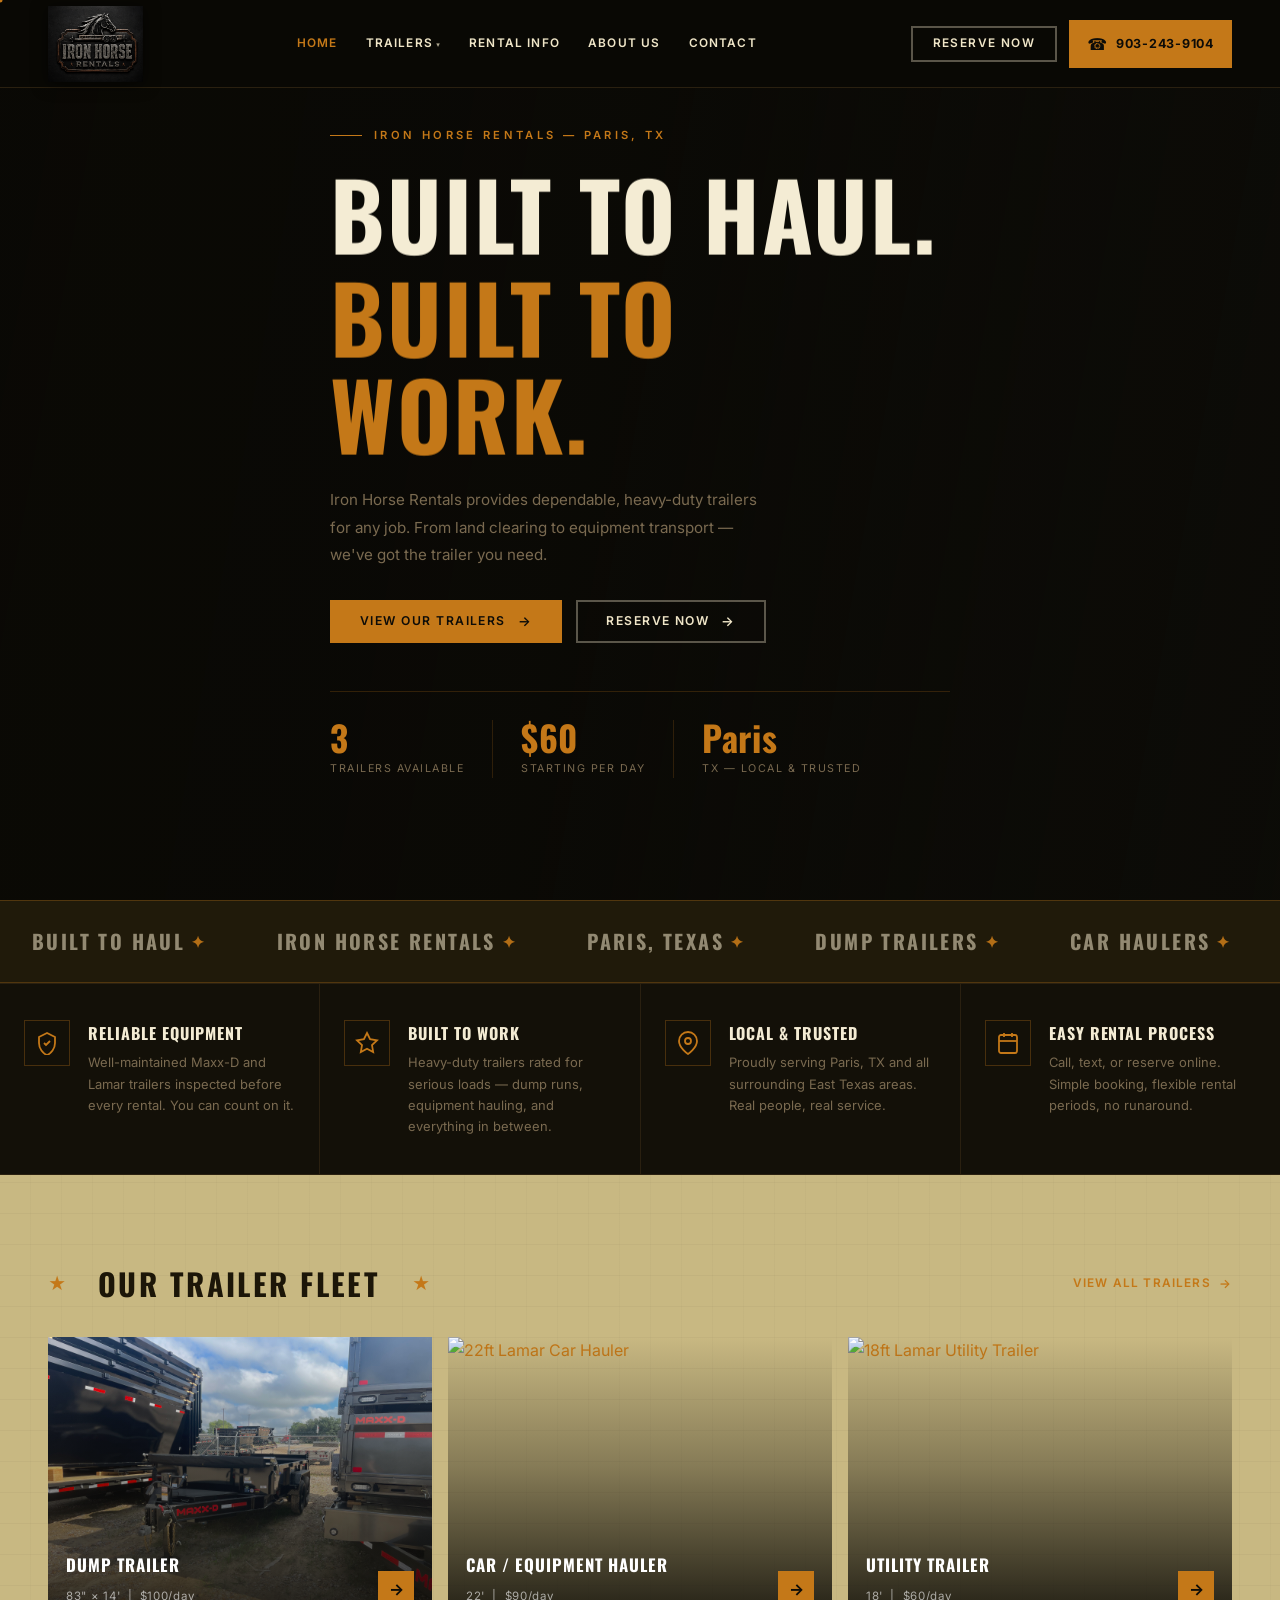
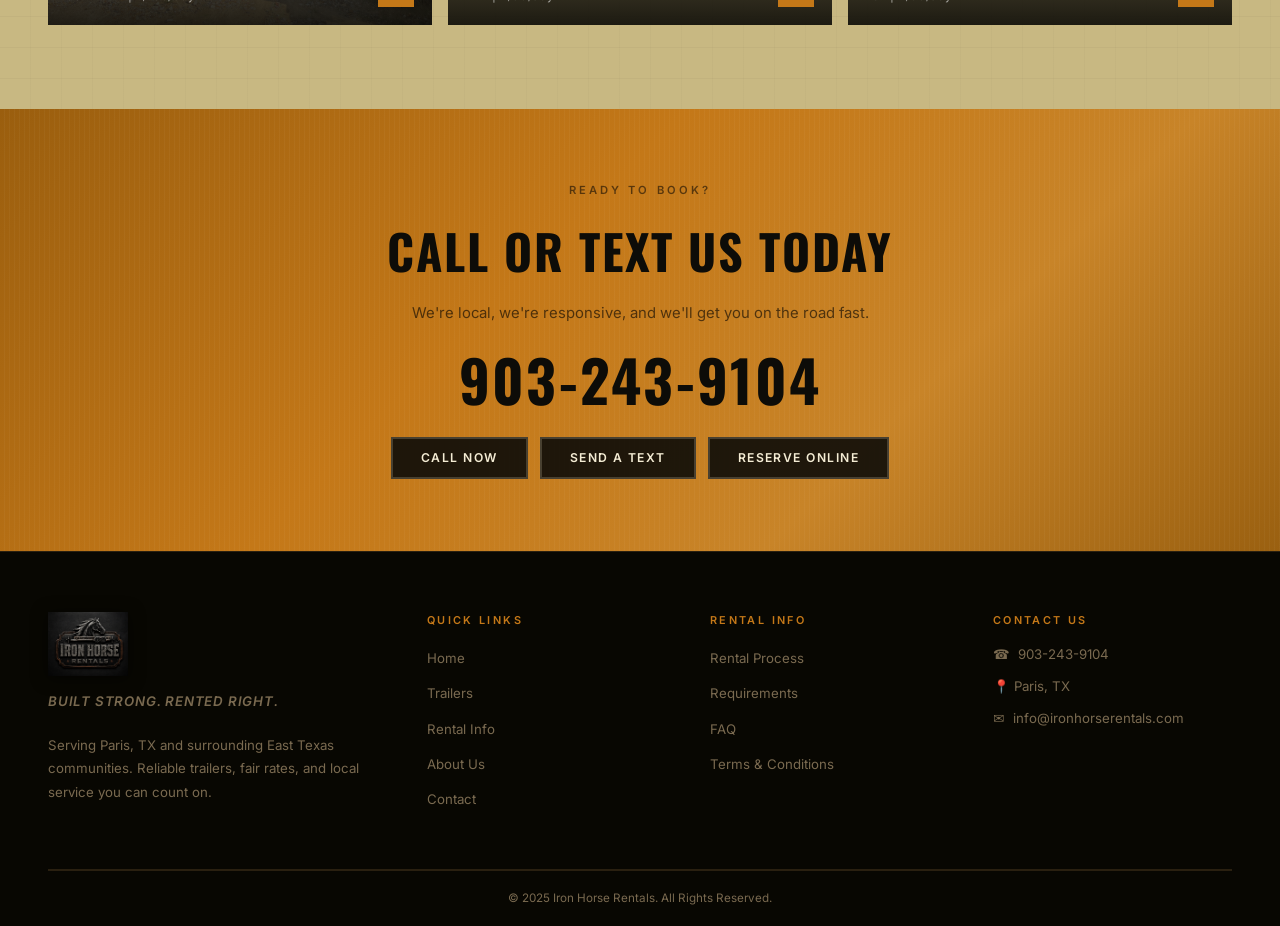
==== index.html @ 9d461a07 "Initial deploy — Iron Horse Rentals static site" ====
<!DOCTYPE html>
<html lang="en">
<head>
  <meta charset="UTF-8">
  <meta name="viewport" content="width=device-width, initial-scale=1.0">
  <title>Iron Horse Rentals | Trailer Rentals in Paris, TX</title>
  <meta name="description" content="Iron Horse Rentals &mdash; dump trailers, car haulers, and utility trailers for rent in Paris, TX. Call or text 903-243-9104.">
  <link rel="preconnect" href="https://fonts.googleapis.com">
  <link rel="preconnect" href="https://fonts.gstatic.com" crossorigin>
  <link href="https://fonts.googleapis.com/css2?family=Oswald:wght@400;600;700&family=Inter:wght@300;400;500;600&display=swap" rel="stylesheet">
  <link rel="stylesheet" href="styles.css?v=6">
</head>
<body>

<!-- PAGE LOADER -->
<div class="page-loader" id="pageLoader">
  <div class="loader-scene">
    <div class="loader-line-top"></div>
    <div class="loader-logo-wrap">
      <img src="logo.png" class="loader-logo" alt="Iron Horse Rentals">
    </div>
    <div class="loader-line-bottom"></div>
    <div class="loader-word">Iron Horse Rentals</div>
    <div class="loader-city">Paris, Texas</div>
    <div class="loader-bar-wrap"><div class="loader-bar"></div></div>
  </div>
</div>

<header class="site-header">
  <div class="container">
    <nav class="nav-inner">
      <a href="index.html" class="nav-logo">
        <img src="logo.png" alt="Iron Horse Rentals" width="200" height="76">
      </a>
      <ul class="nav-links">
        <li class="active"><a href="index.html">Home</a></li>
        <li class="has-dd">
          <a href="trailers.html">Trailers</a>
          <ul class="dropdown">
            <li><a href="trailers.html#dump">83"&times;14' Dump Trailer</a></li>
            <li><a href="trailers.html#car-hauler">22' Car Hauler</a></li>
            <li><a href="trailers.html#utility">18' Utility Trailer</a></li>
          </ul>
        </li>
        <li><a href="rental-info.html">Rental Info</a></li>
        <li><a href="about.html">About Us</a></li>
        <li><a href="contact.html">Contact</a></li>
      </ul>
      <div class="nav-cta">
        <a href="trailers.html#reserve" class="btn btn-outline" style="font-size:.74rem;padding:10px 20px;">Reserve Now</a>
        <a href="tel:9032439104" class="nav-phone-btn">
          <span class="ph-icon">&#9742;</span> 903-243-9104
        </a>
      </div>
      <button class="nav-toggle" aria-label="Toggle navigation">
        <span></span><span></span><span></span>
      </button>
    </nav>
  </div>
</header>

<section class="hero">
  <div class="hero-bg">
    <img src="IMG_5359.jpeg" alt="Iron Horse Rentals trailer fleet" loading="eager">
  </div>
  <div class="container">
    <div class="hero-content">
      <div class="hero-eyebrow">Iron Horse Rentals &mdash; Paris, TX</div>
      <h1 class="hero-title">
        <span class="t-line"><span class="t-inner">Built to Haul.</span></span>
        <span class="t-line"><span class="t-inner amber">Built to Work.</span></span>
      </h1>
      <p class="hero-desc">Iron Horse Rentals provides dependable, heavy-duty trailers for any job. From land clearing to equipment transport &mdash; we've got the trailer you need.</p>
      <div class="hero-btns">
        <a href="trailers.html" class="btn btn-primary btn-arrow">View Our Trailers</a>
        <a href="trailers.html#reserve" class="btn btn-outline btn-arrow">Reserve Now</a>
      </div>
      <div class="hero-stats">
        <div class="hero-stat">
          <div class="n">3</div>
          <div class="l">Trailers Available</div>
        </div>
        <div class="hero-stat">
          <div class="n">$60</div>
          <div class="l">Starting Per Day</div>
        </div>
        <div class="hero-stat">
          <div class="n">Paris</div>
          <div class="l">TX &mdash; Local &amp; Trusted</div>
        </div>
      </div>
    </div>
  </div>
</section>

<!-- MARQUEE TICKER -->
<div class="marquee-strip">
  <div class="marquee-track">
    <span class="m-item">Built to Haul<span class="m-sep">&#10022;</span></span>
    <span class="m-item">Iron Horse Rentals<span class="m-sep">&#10022;</span></span>
    <span class="m-item">Paris, Texas<span class="m-sep">&#10022;</span></span>
    <span class="m-item">Dump Trailers<span class="m-sep">&#10022;</span></span>
    <span class="m-item">Car Haulers<span class="m-sep">&#10022;</span></span>
    <span class="m-item">Utility Trailers<span class="m-sep">&#10022;</span></span>
    <span class="m-item">From $60 / Day<span class="m-sep">&#10022;</span></span>
    <span class="m-item">903-243-9104<span class="m-sep">&#10022;</span></span>
    <span class="m-item">Built to Work<span class="m-sep">&#10022;</span></span>
    <!-- duplicate for seamless loop -->
    <span class="m-item">Built to Haul<span class="m-sep">&#10022;</span></span>
    <span class="m-item">Iron Horse Rentals<span class="m-sep">&#10022;</span></span>
    <span class="m-item">Paris, Texas<span class="m-sep">&#10022;</span></span>
    <span class="m-item">Dump Trailers<span class="m-sep">&#10022;</span></span>
    <span class="m-item">Car Haulers<span class="m-sep">&#10022;</span></span>
    <span class="m-item">Utility Trailers<span class="m-sep">&#10022;</span></span>
    <span class="m-item">From $60 / Day<span class="m-sep">&#10022;</span></span>
    <span class="m-item">903-243-9104<span class="m-sep">&#10022;</span></span>
    <span class="m-item">Built to Work<span class="m-sep">&#10022;</span></span>
  </div>
</div>

<section class="features">
  <div class="features-grid">
    <div class="feat-card">
      <div class="feat-icon-wrap">
        <svg viewBox="0 0 24 24"><path d="M12 2L4 6v6c0 5.55 3.84 10.74 8 12 4.16-1.26 8-6.45 8-12V6l-8-4z"/><polyline points="9 12 11 14 15 10"/></svg>
      </div>
      <div class="feat-body">
        <h3 class="feat-title">Reliable Equipment</h3>
        <p class="feat-desc">Well-maintained Maxx-D and Lamar trailers inspected before every rental. You can count on it.</p>
      </div>
    </div>
    <div class="feat-card">
      <div class="feat-icon-wrap">
        <svg viewBox="0 0 24 24"><polygon points="12 2 15.09 8.26 22 9.27 17 14.14 18.18 21.02 12 17.77 5.82 21.02 7 14.14 2 9.27 8.91 8.26 12 2"/></svg>
      </div>
      <div class="feat-body">
        <h3 class="feat-title">Built to Work</h3>
        <p class="feat-desc">Heavy-duty trailers rated for serious loads &mdash; dump runs, equipment hauling, and everything in between.</p>
      </div>
    </div>
    <div class="feat-card">
      <div class="feat-icon-wrap">
        <svg viewBox="0 0 24 24"><path d="M21 10c0 7-9 13-9 13s-9-6-9-13a9 9 0 0118 0z"/><circle cx="12" cy="10" r="3"/></svg>
      </div>
      <div class="feat-body">
        <h3 class="feat-title">Local &amp; Trusted</h3>
        <p class="feat-desc">Proudly serving Paris, TX and all surrounding East Texas areas. Real people, real service.</p>
      </div>
    </div>
    <div class="feat-card">
      <div class="feat-icon-wrap">
        <svg viewBox="0 0 24 24"><rect x="3" y="4" width="18" height="18" rx="2" ry="2"/><line x1="16" y1="2" x2="16" y2="6"/><line x1="8" y1="2" x2="8" y2="6"/><line x1="3" y1="10" x2="21" y2="10"/></svg>
      </div>
      <div class="feat-body">
        <h3 class="feat-title">Easy Rental Process</h3>
        <p class="feat-desc">Call, text, or reserve online. Simple booking, flexible rental periods, no runaround.</p>
      </div>
    </div>
  </div>
</section>

<section class="fleet-sec">
  <div class="container">
    <div class="fleet-head-row">
      <div class="star-head" style="margin-bottom:0;">
        <span class="star">&#9733;</span>
        <div class="line"></div>
        <h2>Our Trailer Fleet</h2>
        <div class="line"></div>
        <span class="star">&#9733;</span>
      </div>
      <a href="trailers.html" class="view-all">View All Trailers</a>
    </div>
    <div class="fleet-grid">
      <a href="trailers.html#dump" class="fc">
        <div class="fc-img">
          <img src="IMG_5315.jpeg" alt="83x14 Maxx-D Dump Trailer" loading="lazy">
        </div>
        <div class="fc-overlay">
          <div class="fc-info">
            <span class="fc-name">Dump Trailer</span>
            <span class="fc-size">83" &times; 14' &nbsp;|&nbsp; $100/day</span>
          </div>
          <span class="fc-btn">&rarr;</span>
        </div>
      </a>
      <a href="trailers.html#car-hauler" class="fc">
        <div class="fc-img">
          <img src="IMG_5285.jpeg" alt="22ft Lamar Car Hauler" loading="lazy">
        </div>
        <div class="fc-overlay">
          <div class="fc-info">
            <span class="fc-name">Car / Equipment Hauler</span>
            <span class="fc-size">22' &nbsp;|&nbsp; $90/day</span>
          </div>
          <span class="fc-btn">&rarr;</span>
        </div>
      </a>
      <a href="trailers.html#utility" class="fc">
        <div class="fc-img">
          <img src="IMG_5297.jpeg" alt="18ft Lamar Utility Trailer" loading="lazy">
        </div>
        <div class="fc-overlay">
          <div class="fc-info">
            <span class="fc-name">Utility Trailer</span>
            <span class="fc-size">18' &nbsp;|&nbsp; $60/day</span>
          </div>
          <span class="fc-btn">&rarr;</span>
        </div>
      </a>
    </div>
  </div>
</section>

<section class="cta-banner">
  <div class="container">
    <div style="max-width:620px;margin:0 auto;">
      <span style="font-size:.7rem;font-weight:600;letter-spacing:.28em;text-transform:uppercase;color:rgba(0,0,0,.55);display:block;margin-bottom:12px;">Ready to Book?</span>
      <h2>Call or Text Us Today</h2>
      <p>We're local, we're responsive, and we'll get you on the road fast.</p>
      <a href="tel:9032439104" class="phone-big">903-243-9104</a>
      <div class="cta-btns">
        <a href="tel:9032439104" class="btn btn-dark">Call Now</a>
        <a href="sms:9032439104" class="btn btn-dark">Send a Text</a>
        <a href="trailers.html#reserve" class="btn btn-dark">Reserve Online</a>
      </div>
    </div>
  </div>
</section>

<footer class="site-footer">
  <div class="container">
    <div class="footer-grid">
      <div class="footer-brand">
        <img src="logo.png" alt="Iron Horse Rentals">
        <p class="footer-tagline">Built Strong. Rented Right.</p>
        <p>Serving Paris, TX and surrounding East Texas communities. Reliable trailers, fair rates, and local service you can count on.</p>
      </div>
      <div>
        <h4 class="footer-h">Quick Links</h4>
        <ul class="footer-links">
          <li><a href="index.html">Home</a></li>
          <li><a href="trailers.html">Trailers</a></li>
          <li><a href="rental-info.html">Rental Info</a></li>
          <li><a href="about.html">About Us</a></li>
          <li><a href="contact.html">Contact</a></li>
        </ul>
      </div>
      <div>
        <h4 class="footer-h">Rental Info</h4>
        <ul class="footer-links">
          <li><a href="rental-info.html#how-it-works">Rental Process</a></li>
          <li><a href="rental-info.html#requirements">Requirements</a></li>
          <li><a href="rental-info.html#faq">FAQ</a></li>
          <li><a href="rental-info.html#terms">Terms &amp; Conditions</a></li>
        </ul>
      </div>
      <div>
        <h4 class="footer-h">Contact Us</h4>
        <div class="footer-ci">&#9742; <a href="tel:9032439104">903-243-9104</a></div>
        <div class="footer-ci">&#128205; Paris, TX</div>
        <div class="footer-ci">&#9993; <a href="mailto:info@ironhorserentals.com">info@ironhorserentals.com</a></div>
      </div>
    </div>
    <div class="footer-bottom">
      <p>&copy; 2025 Iron Horse Rentals. All Rights Reserved.</p>
    </div>
  </div>
</footer>

<a href="tel:9032439104" class="float-phone" aria-label="Call Iron Horse Rentals">&#9742;</a>
<script src="script.js"></script>
</body>
</html>
---- styles.css ----
/* ============================================================
   Iron Horse Rentals — styles.css
   Western Industrial Theme
   ============================================================ */
@import url('https://fonts.googleapis.com/css2?family=Oswald:wght@400;600;700&family=Inter:wght@300;400;500;600&display=swap');

/* ── DESIGN TOKENS ── */
:root {
  /* Warm dark backgrounds */
  --bg:       #0d0c08;
  --bg2:      #131008;
  --bg3:      #1a1508;
  --bg4:      #201a0a;

  /* Amber / copper accent */
  --accent:   #c47818;
  --accent-l: #d48c28;
  --accent-d: #8a5210;

  /* Parchment (fleet section) */
  --parchment:  #c8b882;
  --parchment2: #baa86e;
  --parchment3: #d4c898;

  /* Text */
  --text:       #f0e6c8;
  --text2:      #7a6a50;
  --text-p:     #1c1608;   /* text on parchment */
  --text2-p:    #5a4e32;   /* secondary text on parchment */
  --text-head:  #f4ecd4;

  /* Borders */
  --border:   #2a2010;
  --border-a: rgba(196,120,24,0.30);

  /* Shadows */
  --shadow:    0 8px 48px rgba(0,0,0,0.8);

  /* Typography */
  --ff-display: 'Oswald', 'Impact', Arial Narrow, sans-serif;
  --ff-body:    'Inter', system-ui, -apple-system, sans-serif;

  /* Layout */
  --nav-h: 88px;
}

/* ── RESET ── */
*,*::before,*::after { box-sizing: border-box; margin: 0; padding: 0; }
html { scroll-behavior: smooth; }
body {
  background: var(--bg);
  color: var(--text);
  font-family: var(--ff-body);
  font-size: 16px;
  line-height: 1.65;
  -webkit-font-smoothing: antialiased;
}
img { max-width: 100%; height: auto; display: block; }
a { color: var(--accent); text-decoration: none; transition: color .2s; }
a:hover { color: var(--accent-l); }

/* ── LAYOUT ── */
.container { max-width: 1240px; margin: 0 auto; padding: 0 28px; }
section { padding: 84px 0; }

/* ── SHARED TYPOGRAPHY ── */
.label {
  font-family: var(--ff-body);
  font-size: 10px;
  font-weight: 600;
  letter-spacing: .28em;
  text-transform: uppercase;
  color: var(--accent);
  display: block;
  margin-bottom: 10px;
}
.h2 {
  font-family: var(--ff-display);
  font-size: clamp(1.8rem, 4vw, 2.8rem);
  font-weight: 700;
  line-height: 1.05;
  text-transform: uppercase;
  letter-spacing: .04em;
  color: var(--text-head);
  margin-bottom: 14px;
}
.h2 em { color: var(--accent); font-style: normal; }
.sub {
  font-family: var(--ff-body);
  font-size: .92rem;
  color: var(--text2);
  line-height: 1.8;
  max-width: 520px;
}
.rule {
  width: 52px;
  height: 3px;
  background: var(--accent);
  margin: 16px 0;
}

/* ── SECTION HEADING WITH STARS ── */
.star-head {
  display: flex;
  align-items: center;
  gap: 16px;
  margin-bottom: 32px;
}
.star-head h2 {
  font-family: var(--ff-display);
  font-size: clamp(1.3rem, 2.5vw, 1.9rem);
  font-weight: 700;
  text-transform: uppercase;
  letter-spacing: .08em;
  color: var(--text-p);
  white-space: nowrap;
}
.star-head .star {
  color: var(--accent);
  font-size: 1.1rem;
  line-height: 1;
  flex-shrink: 0;
}
.star-head .line {
  flex: 1;
  height: 1px;
  background: var(--parchment2);
}

/* ── BUTTONS ── */
.btn {
  display: inline-flex;
  align-items: center;
  gap: 10px;
  padding: 13px 28px;
  font-family: var(--ff-body);
  font-size: .76rem;
  font-weight: 600;
  letter-spacing: .12em;
  text-transform: uppercase;
  border: 2px solid transparent;
  cursor: pointer;
  transition: all .22s;
  text-decoration: none;
  line-height: 1;
}
.btn-primary {
  background: var(--accent);
  color: #0d0c08;
  border-color: var(--accent);
}
.btn-primary:hover {
  background: var(--accent-l);
  border-color: var(--accent-l);
  color: #0d0c08;
  transform: translateY(-1px);
  box-shadow: 0 6px 24px rgba(196,120,24,.4);
}
.btn-outline {
  background: transparent;
  color: var(--text);
  border-color: rgba(240,230,200,.35);
}
.btn-outline:hover {
  border-color: var(--accent);
  color: var(--accent);
  transform: translateY(-1px);
}
.btn-dark {
  background: rgba(13,12,8,.9);
  color: var(--text-head);
  border-color: rgba(240,230,200,.2);
}
.btn-dark:hover {
  background: var(--bg3);
  color: var(--accent);
  border-color: var(--border-a);
}

/* ══════════════════════════════════════════════
   NAVIGATION
   ══════════════════════════════════════════════ */
.site-header {
  position: fixed;
  top: 0; left: 0; right: 0;
  z-index: 1000;
  height: var(--nav-h);
  background: rgba(10,9,5,.97);
  backdrop-filter: blur(14px);
  border-bottom: 1px solid var(--border);
  transition: border-color .3s;
}
.site-header.scrolled {
  border-bottom-color: var(--border-a);
  box-shadow: 0 2px 24px rgba(0,0,0,.8);
}
.nav-inner {
  display: flex;
  align-items: center;
  justify-content: space-between;
  height: var(--nav-h);
  gap: 16px;
}

/* LOGO */
.nav-logo { flex-shrink: 0; }
.nav-logo img {
  height: 76px;
  width: auto;
  object-fit: contain;
  filter: drop-shadow(0 2px 8px rgba(0,0,0,.6));
  transition: filter .2s;
}
.nav-logo:hover img { filter: drop-shadow(0 2px 16px rgba(196,120,24,.4)); }

/* Nav links */
.nav-links {
  display: flex;
  align-items: center;
  gap: 0;
  list-style: none;
}
.nav-links > li { position: relative; }
.nav-links a {
  display: block;
  padding: 8px 14px;
  font-family: var(--ff-body);
  font-size: .74rem;
  font-weight: 600;
  letter-spacing: .1em;
  text-transform: uppercase;
  color: var(--text);
  transition: color .2s;
}
.nav-links a:hover { color: var(--accent); }
.nav-links li.active > a { color: var(--accent); }

/* Dropdown */
.has-dd > a::after { content: ' ▾'; font-size: .6em; opacity: .7; }
.dropdown {
  position: absolute;
  top: calc(100% + 6px); left: 0;
  min-width: 220px;
  background: #131008;
  border: 1px solid var(--border);
  border-top: 2px solid var(--accent);
  padding: 6px 0;
  box-shadow: var(--shadow);
  opacity: 0; visibility: hidden; transform: translateY(-6px);
  transition: all .2s;
}
.has-dd:hover .dropdown,
.has-dd.open .dropdown { opacity: 1; visibility: visible; transform: translateY(0); }
.dropdown a {
  padding: 10px 18px;
  font-size: .76rem;
  text-transform: none;
  letter-spacing: .02em;
  color: var(--text2);
  border-left: 2px solid transparent;
}
.dropdown a:hover { color: var(--accent); border-left-color: var(--accent); background: rgba(196,120,24,.06); }

/* CTA side */
.nav-cta { display: flex; align-items: center; gap: 12px; flex-shrink: 0; }
.nav-phone-btn {
  display: inline-flex;
  align-items: center;
  gap: 8px;
  background: var(--accent);
  color: #0d0c08;
  font-family: var(--ff-body);
  font-size: .78rem;
  font-weight: 700;
  letter-spacing: .06em;
  padding: 11px 18px;
  text-transform: uppercase;
  white-space: nowrap;
  transition: background .2s;
  text-decoration: none;
}
.nav-phone-btn:hover { background: var(--accent-l); color: #0d0c08; }
.nav-phone-btn .ph-icon { font-size: 1rem; }

/* Hamburger */
.nav-toggle { display: none; flex-direction: column; gap: 5px; background: none; border: none; cursor: pointer; padding: 4px; }
.nav-toggle span { display: block; width: 24px; height: 2px; background: var(--text); transition: all .25s; }
.nav-toggle.open span:nth-child(1) { transform: translateY(7px) rotate(45deg); }
.nav-toggle.open span:nth-child(2) { opacity: 0; }
.nav-toggle.open span:nth-child(3) { transform: translateY(-7px) rotate(-45deg); }

/* ══════════════════════════════════════════════
   HERO
   ══════════════════════════════════════════════ */
.hero {
  position: relative;
  min-height: 100vh;
  display: flex;
  align-items: center;
  padding-top: var(--nav-h);
  overflow: hidden;
}
.hero-bg { position: absolute; inset: 0; }
.hero-bg img { width: 100%; height: 100%; object-fit: cover; object-position: center right; }
.hero-bg::after {
  content: '';
  position: absolute; inset: 0;
  background: linear-gradient(100deg,
    rgba(10,9,5,.94) 0%,
    rgba(10,9,5,.82) 45%,
    rgba(10,9,5,.38) 75%,
    rgba(10,9,5,.15) 100%);
}
.hero-content { position: relative; z-index: 1; max-width: 620px; }
.hero-eyebrow {
  font-family: var(--ff-body);
  font-size: .7rem;
  font-weight: 600;
  letter-spacing: .3em;
  text-transform: uppercase;
  color: var(--accent);
  display: flex;
  align-items: center;
  gap: 12px;
  margin-bottom: 20px;
}
.hero-eyebrow::before {
  content: '';
  display: block;
  width: 32px;
  height: 1px;
  background: var(--accent);
}
.hero-title {
  font-family: var(--ff-display);
  font-size: clamp(3rem, 7.5vw, 5.8rem);
  font-weight: 700;
  line-height: .96;
  text-transform: uppercase;
  letter-spacing: .02em;
  color: var(--text-head);
  margin-bottom: 24px;
}
.hero-title em {
  color: var(--accent);
  font-style: normal;
  display: block;
}
.hero-desc {
  font-family: var(--ff-body);
  font-size: .95rem;
  color: var(--text2);
  line-height: 1.78;
  max-width: 440px;
  margin-bottom: 32px;
}
.hero-btns { display: flex; gap: 14px; flex-wrap: wrap; }
.hero-btns .btn { gap: 12px; }
.btn-arrow::after { content: '→'; font-size: 1.1em; }

/* Stats bar */
.hero-stats {
  display: flex;
  align-items: stretch;
  margin-top: 48px;
  padding-top: 28px;
  border-top: 1px solid rgba(196,120,24,.22);
  gap: 0;
}
.hero-stat { padding: 0 28px; }
.hero-stat:first-child { padding-left: 0; }
.hero-stat + .hero-stat { border-left: 1px solid rgba(196,120,24,.2); }
.hero-stat .n {
  font-family: var(--ff-display);
  font-size: 2.2rem;
  font-weight: 700;
  color: var(--accent);
  line-height: 1;
  letter-spacing: .02em;
}
.hero-stat .l {
  font-family: var(--ff-body);
  font-size: .67rem;
  letter-spacing: .14em;
  text-transform: uppercase;
  color: var(--text2);
  margin-top: 5px;
}

/* ══════════════════════════════════════════════
   FEATURE STRIP
   ══════════════════════════════════════════════ */
.features { padding: 0; }
.features-grid {
  display: grid;
  grid-template-columns: repeat(4,1fr);
  gap: 1px;
  background: var(--border);
  border-top: 1px solid var(--border);
  border-bottom: 1px solid var(--border);
}
.feat-card {
  background: var(--bg2);
  padding: 36px 24px;
  display: flex;
  gap: 18px;
  align-items: flex-start;
  transition: background .22s;
}
.feat-card:hover { background: var(--bg3); }
.feat-icon-wrap {
  width: 46px;
  height: 46px;
  flex-shrink: 0;
  display: flex;
  align-items: center;
  justify-content: center;
  border: 1px solid var(--border-a);
  color: var(--accent);
}
.feat-icon-wrap svg { width: 24px; height: 24px; fill: none; stroke: currentColor; stroke-width: 1.8; }
.feat-body {}
.feat-title {
  font-family: var(--ff-display);
  font-size: 1rem;
  font-weight: 700;
  text-transform: uppercase;
  letter-spacing: .06em;
  color: var(--text-head);
  margin-bottom: 6px;
}
.feat-desc {
  font-family: var(--ff-body);
  font-size: .81rem;
  color: var(--text2);
  line-height: 1.65;
}

/* ══════════════════════════════════════════════
   FLEET SECTION (PARCHMENT)
   ══════════════════════════════════════════════ */
.fleet-sec {
  background: var(--parchment);
  background-image:
    repeating-linear-gradient(0deg, transparent, transparent 30px, rgba(0,0,0,.03) 30px, rgba(0,0,0,.03) 31px),
    repeating-linear-gradient(90deg, transparent, transparent 30px, rgba(0,0,0,.02) 30px, rgba(0,0,0,.02) 31px);
}
.fleet-head-row {
  display: flex;
  justify-content: space-between;
  align-items: center;
  margin-bottom: 28px;
  flex-wrap: wrap;
  gap: 12px;
}
.fleet-head-row .view-all {
  font-family: var(--ff-body);
  font-size: .74rem;
  font-weight: 600;
  letter-spacing: .1em;
  text-transform: uppercase;
  color: var(--accent);
  display: flex;
  align-items: center;
  gap: 8px;
  transition: gap .2s;
}
.fleet-head-row .view-all:hover { gap: 14px; color: var(--accent); }
.fleet-head-row .view-all::after { content: '→'; font-size: 1.05em; }

.fleet-grid { display: grid; grid-template-columns: repeat(3,1fr); gap: 16px; }

/* Fleet overlay card */
.fc {
  position: relative;
  overflow: hidden;
  cursor: pointer;
}
.fc-img {
  aspect-ratio: 4/3;
  overflow: hidden;
  position: relative;
}
.fc-img img {
  width: 100%;
  height: 100%;
  object-fit: cover;
  transition: transform .45s ease;
}
.fc:hover .fc-img img { transform: scale(1.06); }
.fc-overlay {
  position: absolute;
  inset: 0;
  background: linear-gradient(to top, rgba(10,9,5,.90) 0%, rgba(10,9,5,.35) 55%, transparent 100%);
  display: flex;
  align-items: flex-end;
  justify-content: space-between;
  padding: 20px 18px 18px;
  transition: background .3s;
}
.fc:hover .fc-overlay { background: linear-gradient(to top, rgba(10,9,5,.95) 0%, rgba(10,9,5,.45) 60%, rgba(10,9,5,.1) 100%); }
.fc-info {}
.fc-name {
  font-family: var(--ff-display);
  font-size: 1.05rem;
  font-weight: 700;
  text-transform: uppercase;
  letter-spacing: .06em;
  color: #fff;
  display: block;
  margin-bottom: 2px;
}
.fc-size {
  font-family: var(--ff-body);
  font-size: .72rem;
  letter-spacing: .06em;
  color: rgba(255,255,255,.6);
}
.fc-btn {
  width: 36px;
  height: 36px;
  background: var(--accent);
  color: #0d0c08;
  display: flex;
  align-items: center;
  justify-content: center;
  font-size: 1rem;
  font-weight: 700;
  flex-shrink: 0;
  text-decoration: none;
  transition: background .2s, transform .2s;
}
.fc:hover .fc-btn { background: var(--accent-l); transform: scale(1.08); }

/* ══════════════════════════════════════════════
   CTA BANNER
   ══════════════════════════════════════════════ */
.cta-banner {
  background: linear-gradient(135deg, #9a5e0e 0%, var(--accent) 40%, #c88428 70%, #9a6010 100%);
  padding: 72px 0;
  text-align: center;
  position: relative;
  overflow: hidden;
}
.cta-banner::before {
  content: '';
  position: absolute; inset: 0;
  background: repeating-linear-gradient(90deg, transparent 0, transparent 4px, rgba(255,255,255,.03) 4px, rgba(255,255,255,.04) 5px);
  pointer-events: none;
}
.cta-banner h2 {
  font-family: var(--ff-display);
  font-size: clamp(2rem, 5vw, 3rem);
  font-weight: 700;
  text-transform: uppercase;
  letter-spacing: .04em;
  color: #0d0c08;
  margin-bottom: 10px;
  position: relative;
}
.cta-banner p {
  font-family: var(--ff-body);
  color: rgba(0,0,0,.6);
  font-size: .93rem;
  margin-bottom: 26px;
  position: relative;
}
.cta-banner .phone-big {
  font-family: var(--ff-display);
  font-size: clamp(2.2rem, 5.5vw, 3.6rem);
  font-weight: 700;
  letter-spacing: .04em;
  color: #0d0c08;
  display: block;
  margin: 0 0 28px;
  line-height: 1;
  position: relative;
}
.cta-banner .cta-btns { display: flex; gap: 12px; justify-content: center; flex-wrap: wrap; position: relative; }

/* ══════════════════════════════════════════════
   PAGE HERO (inner pages)
   ══════════════════════════════════════════════ */
.page-hero {
  position: relative;
  padding: calc(var(--nav-h) + 60px) 0 60px;
  background: var(--bg2);
  border-bottom: 1px solid var(--border);
  overflow: hidden;
}
.page-hero::before {
  content: '';
  position: absolute; inset: 0;
  background: linear-gradient(100deg, rgba(10,9,5,.98) 0%, rgba(10,9,5,.7) 60%, transparent 100%);
  z-index: 1;
}
.page-hero-img {
  position: absolute;
  right: 0; top: 0; bottom: 0;
  width: 50%;
  overflow: hidden;
}
.page-hero-img img { width: 100%; height: 100%; object-fit: cover; opacity: .28; }
.page-hero-img::before {
  content: '';
  position: absolute; inset: 0;
  background: linear-gradient(to right, var(--bg2) 0%, transparent 60%);
  z-index: 1;
}
.page-hero .container { position: relative; z-index: 2; }
.page-hero .label { margin-bottom: 10px; }
.page-hero h1 {
  font-family: var(--ff-display);
  font-size: clamp(2rem, 5vw, 3.6rem);
  font-weight: 700;
  line-height: 1.05;
  text-transform: uppercase;
  letter-spacing: .03em;
  color: var(--text-head);
  margin-bottom: 14px;
}
.page-hero h1 em { color: var(--accent); font-style: normal; }
.page-hero p {
  font-family: var(--ff-body);
  font-size: .92rem;
  color: var(--text2);
  max-width: 500px;
  line-height: 1.78;
}

/* ══════════════════════════════════════════════
   TRAILER DETAIL
   ══════════════════════════════════════════════ */
.trailers-list { display: flex; flex-direction: column; gap: 2px; }
.td {
  display: grid;
  grid-template-columns: 1.1fr 1fr;
  border: 1px solid var(--border);
  overflow: hidden;
  background: var(--bg2);
  transition: border-color .25s;
}
.td:hover { border-color: var(--border-a); }
.td:nth-child(even) { direction: rtl; }
.td:nth-child(even) > * { direction: ltr; }
.td-img { position: relative; overflow: hidden; min-height: 360px; }
.td-img img { width: 100%; height: 100%; object-fit: cover; transition: transform .4s; }
.td:hover .td-img img { transform: scale(1.03); }
.td-body { padding: 48px 40px; display: flex; flex-direction: column; justify-content: center; }
.td-tag {
  display: inline-block;
  font-family: var(--ff-body);
  font-size: .68rem;
  font-weight: 600;
  letter-spacing: .16em;
  text-transform: uppercase;
  color: var(--accent);
  background: rgba(196,120,24,.1);
  border: 1px solid rgba(196,120,24,.25);
  padding: 4px 12px;
  margin-bottom: 14px;
}
.td-name {
  font-family: var(--ff-display);
  font-size: clamp(1.6rem, 3vw, 2.2rem);
  font-weight: 700;
  text-transform: uppercase;
  letter-spacing: .03em;
  color: var(--text-head);
  margin-bottom: 6px;
  line-height: 1.05;
}
.td-price {
  font-family: var(--ff-display);
  font-size: 2.2rem;
  font-weight: 700;
  color: var(--accent);
  margin-bottom: 18px;
  line-height: 1;
  letter-spacing: .02em;
}
.td-price small { font-family: var(--ff-body); font-size: .78rem; color: var(--text2); font-weight: 400; }
.td-desc { font-family: var(--ff-body); font-size: .88rem; color: var(--text2); line-height: 1.78; margin-bottom: 22px; }
.td-specs { display: grid; grid-template-columns: 1fr 1fr; gap: 8px 16px; margin-bottom: 26px; }
.spec { display: flex; align-items: flex-start; gap: 8px; font-family: var(--ff-body); font-size: .81rem; color: var(--text2); }
.spec::before { content: '✦'; color: var(--accent); font-size: .58rem; margin-top: 4px; flex-shrink: 0; }

/* ══════════════════════════════════════════════
   RESERVATION FORM
   ══════════════════════════════════════════════ */
.res-sec { background: var(--bg2); }
.res-inner { display: grid; grid-template-columns: 1fr 1.6fr; gap: 56px; align-items: start; }
.res-info h2 {
  font-family: var(--ff-display);
  font-size: 2rem;
  font-weight: 700;
  text-transform: uppercase;
  letter-spacing: .03em;
  color: var(--text-head);
  margin-bottom: 14px;
}
.res-info p { font-family: var(--ff-body); font-size: .87rem; color: var(--text2); line-height: 1.78; margin-bottom: 20px; }
.res-contact a {
  display: flex; align-items: center; gap: 10px;
  font-family: var(--ff-body); font-size: .92rem; font-weight: 600;
  color: var(--text); margin-bottom: 10px; transition: color .2s;
}
.res-contact a:hover { color: var(--accent); }

/* FORMS */
.form-grid { display: grid; grid-template-columns: 1fr 1fr; gap: 16px; }
.fg { display: flex; flex-direction: column; gap: 6px; }
.fg.full { grid-column: 1/-1; }
.fg label {
  font-family: var(--ff-body);
  font-size: .68rem; font-weight: 600; letter-spacing: .14em; text-transform: uppercase; color: var(--accent);
}
.fg input, .fg select, .fg textarea {
  background: var(--bg);
  border: 1px solid var(--border);
  color: var(--text);
  font-family: var(--ff-body);
  font-size: .88rem;
  padding: 11px 14px;
  outline: none;
  transition: border-color .2s;
  -webkit-appearance: none;
  border-radius: 0;
}
.fg select {
  background-image: url("data:image/svg+xml,%3Csvg xmlns='http://www.w3.org/2000/svg' width='10' height='7'%3E%3Cpath d='M1 1l4 4 4-4' stroke='%237a6a50' stroke-width='1.5' fill='none'/%3E%3C/svg%3E");
  background-repeat: no-repeat; background-position: right 13px center; padding-right: 34px; cursor: pointer;
}
.fg input:focus, .fg select:focus, .fg textarea:focus { border-color: var(--accent); }
.fg input::placeholder, .fg textarea::placeholder { color: var(--text2); opacity: .45; }
.fg select option { background: #131008; }
.fg textarea { resize: vertical; min-height: 90px; }
.form-note { font-family: var(--ff-body); font-size: .73rem; color: var(--text2); margin-top: 10px; }
.form-success {
  display: none; margin-top: 14px; padding: 16px 20px;
  background: rgba(196,120,24,.1); border: 1px solid var(--border-a);
  color: var(--accent); font-family: var(--ff-body); font-size: .87rem; text-align: center;
}

/* ══════════════════════════════════════════════
   HOW IT WORKS
   ══════════════════════════════════════════════ */
.steps { display: grid; grid-template-columns: repeat(4,1fr); gap: 28px; margin-top: 48px; }
.step-n {
  width: 46px; height: 46px;
  background: var(--accent); color: #0d0c08;
  font-family: var(--ff-display); font-size: 1.3rem; font-weight: 700;
  display: flex; align-items: center; justify-content: center;
  margin-bottom: 18px;
  box-shadow: 0 4px 16px rgba(196,120,24,.35);
}
.step-title {
  font-family: var(--ff-display); font-size: 1.05rem; font-weight: 700;
  text-transform: uppercase; letter-spacing: .05em;
  color: var(--text-head); margin-bottom: 8px;
}
.step-desc { font-family: var(--ff-body); font-size: .83rem; color: var(--text2); line-height: 1.7; }

/* ── REQUIREMENTS ── */
.req-grid { display: grid; grid-template-columns: 1fr 1fr; gap: 20px; margin-top: 40px; }
.req-card { background: var(--bg3); border: 1px solid var(--border); padding: 26px; }
.req-card h3 {
  font-family: var(--ff-display); font-size: 1rem; font-weight: 700;
  text-transform: uppercase; letter-spacing: .05em;
  color: var(--text-head); margin-bottom: 14px; padding-bottom: 12px; border-bottom: 1px solid var(--border);
}
.req-list { list-style: none; display: flex; flex-direction: column; gap: 9px; }
.req-list li { display: flex; gap: 10px; font-family: var(--ff-body); font-size: .84rem; color: var(--text2); line-height: 1.55; }
.req-list li::before { content: '✦'; color: var(--accent); font-size: .58rem; flex-shrink: 0; margin-top: 4px; }

/* ── FAQ ── */
.faq-list { display: flex; flex-direction: column; }
.faq-item { border: 1px solid var(--border); border-bottom: none; }
.faq-item:last-child { border-bottom: 1px solid var(--border); }
.faq-q {
  width: 100%; display: flex; align-items: center; justify-content: space-between;
  padding: 18px 22px; background: none; border: none; cursor: pointer;
  color: var(--text); font-family: var(--ff-body); font-size: .92rem; font-weight: 500;
  text-align: left; gap: 14px; transition: background .2s;
}
.faq-q:hover { background: rgba(196,120,24,.04); }
.faq-q span { flex: 1; }
.faq-icon {
  width: 22px; height: 22px; border: 1px solid var(--border-a);
  display: flex; align-items: center; justify-content: center;
  font-size: .9rem; color: var(--accent); flex-shrink: 0; transition: transform .25s;
}
.faq-item.open .faq-icon { transform: rotate(45deg); }
.faq-a { overflow: hidden; max-height: 0; transition: max-height .32s ease; }
.faq-a-in {
  padding: 0 22px 18px; padding-top: 16px;
  font-family: var(--ff-body); font-size: .85rem; color: var(--text2); line-height: 1.78;
  border-top: 1px solid var(--border);
}

/* ── T&C ── */
.tc-box {
  background: var(--bg3); border: 1px solid var(--border); border-left: 3px solid var(--accent);
  padding: 30px 34px; margin-top: 36px;
}
.tc-box h3 {
  font-family: var(--ff-display); font-size: 1.05rem; font-weight: 700;
  text-transform: uppercase; letter-spacing: .05em;
  color: var(--text-head); margin-bottom: 18px;
}
.tc-list { list-style: none; counter-reset: tc; display: flex; flex-direction: column; gap: 12px; }
.tc-list li { display: flex; gap: 14px; font-family: var(--ff-body); font-size: .83rem; color: var(--text2); line-height: 1.65; counter-increment: tc; }
.tc-list li::before {
  content: counter(tc); min-width: 22px; height: 22px;
  background: rgba(196,120,24,.15); color: var(--accent); font-size: .7rem; font-weight: 700;
  display: flex; align-items: center; justify-content: center; flex-shrink: 0;
}

/* ══════════════════════════════════════════════
   ABOUT
   ══════════════════════════════════════════════ */
.about-story { display: grid; grid-template-columns: 1fr 1fr; gap: 60px; align-items: center; }
.about-img-wrap { position: relative; }
.about-img-wrap img { width: 100%; aspect-ratio: 4/3; object-fit: cover; }
.about-img-wrap::after {
  content: ''; position: absolute; bottom: -14px; right: -14px;
  width: 55%; height: 55%; border: 2px solid var(--accent); z-index: -1;
}
.about-lead { font-family: var(--ff-display); font-size: 1.15rem; font-weight: 600; text-transform: uppercase; letter-spacing: .03em; color: var(--text-head); line-height: 1.5; margin-bottom: 18px; }
.about-p { font-family: var(--ff-body); font-size: .88rem; color: var(--text2); line-height: 1.82; margin-bottom: 14px; }

.vals-grid { display: grid; grid-template-columns: repeat(3,1fr); gap: 20px; margin-top: 44px; }
.val-card { padding: 30px; background: var(--bg2); border: 1px solid var(--border); border-top: 3px solid var(--accent); }
.val-icon { font-size: 1.8rem; margin-bottom: 14px; }
.val-title { font-family: var(--ff-display); font-size: 1.05rem; font-weight: 700; text-transform: uppercase; letter-spacing: .05em; color: var(--text-head); margin-bottom: 9px; }
.val-desc { font-family: var(--ff-body); font-size: .83rem; color: var(--text2); line-height: 1.7; }

.photo-grid { display: grid; grid-template-columns: repeat(3,1fr); gap: 10px; margin-top: 44px; }
.photo-grid img { width: 100%; aspect-ratio: 4/3; object-fit: cover; filter: grayscale(15%) contrast(1.08) brightness(.92); transition: filter .3s, transform .3s; }
.photo-grid img:hover { filter: grayscale(0) contrast(1.05); transform: scale(1.02); }
.photo-grid .span2 { grid-column: span 2; }
.photo-grid .span2 img { aspect-ratio: 16/9; }

/* ══════════════════════════════════════════════
   CONTACT
   ══════════════════════════════════════════════ */
.contact-grid { display: grid; grid-template-columns: 1fr 1.4fr; gap: 48px; align-items: start; }
.contact-cards { display: flex; flex-direction: column; gap: 16px; }
.c-card { background: var(--bg2); border: 1px solid var(--border); padding: 20px; display: flex; gap: 14px; transition: border-color .2s; }
.c-card:hover { border-color: var(--border-a); }
.c-icon { width: 42px; height: 42px; background: rgba(196,120,24,.1); border: 1px solid rgba(196,120,24,.2); display: flex; align-items: center; justify-content: center; font-size: 1.1rem; flex-shrink: 0; }
.c-card h3 { font-family: var(--ff-body); font-size: .68rem; font-weight: 600; letter-spacing: .14em; text-transform: uppercase; color: var(--accent); margin-bottom: 4px; }
.c-card p, .c-card a { font-family: var(--ff-body); font-size: .92rem; color: var(--text); }
.c-card small { display: block; font-family: var(--ff-body); font-size: .74rem; color: var(--text2); margin-top: 3px; }
.phone-box {
  background: linear-gradient(135deg, #9a5e0e 0%, var(--accent) 50%, #a06010 100%);
  padding: 26px 22px; text-align: center;
}
.phone-box .pb-label { font-family: var(--ff-body); font-size: .68rem; font-weight: 600; letter-spacing: .22em; text-transform: uppercase; color: rgba(0,0,0,.6); margin-bottom: 6px; }
.phone-box a { font-family: var(--ff-display); font-size: 2.1rem; font-weight: 700; letter-spacing: .04em; color: #0d0c08; display: block; line-height: 1.1; }
.phone-box small { font-family: var(--ff-body); font-size: .74rem; color: rgba(0,0,0,.55); display: block; margin-top: 5px; }

/* ══════════════════════════════════════════════
   FOOTER
   ══════════════════════════════════════════════ */
.site-footer { background: #080702; border-top: 1px solid var(--border); padding: 60px 0 0; }
.footer-grid { display: grid; grid-template-columns: 1.4fr 1fr 1fr 1fr; gap: 44px; padding-bottom: 44px; border-bottom: 1px solid var(--border); }
.footer-brand img {
  height: 64px;
  width: auto;
  object-fit: contain;
  margin-bottom: 14px;
  filter: drop-shadow(0 2px 8px rgba(0,0,0,.6));
}
.footer-brand p { font-family: var(--ff-body); font-size: .83rem; color: var(--text2); line-height: 1.78; margin-bottom: 20px; }
.footer-tagline {
  font-family: var(--ff-display);
  font-size: .88rem;
  font-weight: 600;
  text-transform: uppercase;
  letter-spacing: .06em;
  color: var(--text2);
  font-style: italic;
  margin-bottom: 16px;
}
.footer-h { font-family: var(--ff-body); font-size: .68rem; font-weight: 600; letter-spacing: .22em; text-transform: uppercase; color: var(--accent); margin-bottom: 14px; }
.footer-links { list-style: none; display: flex; flex-direction: column; gap: 9px; }
.footer-links a { font-family: var(--ff-body); font-size: .83rem; color: var(--text2); transition: color .2s, padding-left .2s; }
.footer-links a:hover { color: var(--text); padding-left: 4px; }
.footer-ci { display: flex; align-items: flex-start; gap: 9px; font-family: var(--ff-body); font-size: .83rem; color: var(--text2); margin-bottom: 10px; }
.footer-ci a { color: var(--text2); }
.footer-ci a:hover { color: var(--accent); }
.footer-bottom {
  display: flex; justify-content: center; align-items: center; padding: 18px 0;
  border-top: 1px solid var(--border);
}
.footer-bottom p { font-family: var(--ff-body); font-size: .73rem; color: var(--text2); text-align: center; }

/* ── FLOAT PHONE ── */
.float-phone {
  display: none; position: fixed; bottom: 22px; right: 22px; z-index: 999;
  background: var(--accent); color: #0d0c08;
  width: 54px; height: 54px; border-radius: 50%;
  align-items: center; justify-content: center;
  font-size: 1.3rem;
  box-shadow: 0 4px 24px rgba(196,120,24,.55);
  transition: transform .2s;
}
.float-phone:hover { transform: scale(1.1); color: #0d0c08; }

/* ══════════════════════════════════════════════
   RESPONSIVE
   ══════════════════════════════════════════════ */
@media (max-width: 1024px) {
  .features-grid { grid-template-columns: repeat(2,1fr); }
  .fleet-grid { grid-template-columns: repeat(2,1fr); }
  .td { grid-template-columns: 1fr; direction: ltr !important; }
  .td:nth-child(even) > * { direction: ltr; }
  .td-img { min-height: 260px; }
  .footer-grid { grid-template-columns: 1fr 1fr; gap: 28px; }
  .steps { grid-template-columns: repeat(2,1fr); }
  .about-story { grid-template-columns: 1fr; gap: 36px; }
  .about-img-wrap::after { display: none; }
  .res-inner { grid-template-columns: 1fr; }
}
@media (max-width: 768px) {
  :root { --nav-h: 70px; }
  section { padding: 56px 0; }
  .nav-links, .nav-cta { display: none; }
  .nav-toggle { display: flex; }
  .nav-logo img { height: 56px; }
  .nav-links.open {
    display: flex; flex-direction: column;
    position: fixed; top: var(--nav-h); left: 0; right: 0;
    background: rgba(10,9,5,.98); border-bottom: 1px solid var(--border);
    padding: 12px 0; gap: 0; z-index: 999;
  }
  .nav-links.open a { padding: 12px 22px; }
  .dropdown { position: static; opacity: 1; visibility: visible; transform: none; background: #1a1508; border: none; border-left: 2px solid var(--accent); margin-left: 22px; display: none; }
  .has-dd.open .dropdown { display: block; }
  .fleet-grid { grid-template-columns: 1fr; }
  .features-grid { grid-template-columns: 1fr; }
  .vals-grid { grid-template-columns: 1fr; }
  .req-grid { grid-template-columns: 1fr; }
  .form-grid { grid-template-columns: 1fr; }
  .contact-grid { grid-template-columns: 1fr; }
  .footer-grid { grid-template-columns: 1fr; gap: 24px; }
  .fleet-head-row { flex-direction: column; align-items: flex-start; }
  .td-body { padding: 28px 22px; }
  .td-specs { grid-template-columns: 1fr; }
  .photo-grid { grid-template-columns: 1fr 1fr; }
  .photo-grid .span2 { grid-column: span 2; }
  .float-phone { display: flex; }
  .page-hero-img { display: none; }
  .footer-bottom { flex-direction: column; gap: 6px; }
  .hero-stats { flex-direction: column; align-items: flex-start; gap: 16px; }
  .hero-stat + .hero-stat { border-left: none; padding-left: 0; border-top: 1px solid rgba(196,120,24,.2); padding-top: 16px; }
  .feat-card { flex-direction: column; gap: 12px; }
}
@media (max-width: 480px) {
  .hero-title { font-size: 2.8rem; }
  .photo-grid { grid-template-columns: 1fr; }
  .photo-grid .span2 { grid-column: span 1; }
  .steps { grid-template-columns: 1fr; }
  .nav-logo img { height: 48px; }
}

/* ══════════════════════════════════════════════
   TRIONN-INSPIRED ANIMATION SYSTEM
   ══════════════════════════════════════════════ */

/* ── SCROLL PROGRESS BAR ── */
.scroll-progress {
  position: fixed; top: 0; left: 0;
  width: 0%; height: 2px;
  background: var(--accent);
  z-index: 2000; pointer-events: none;
  transition: width .05s linear;
}

/* ── PAGE LOADER ── */
.page-loader {
  position: fixed; inset: 0;
  background: var(--bg);
  z-index: 9999;
  display: flex; align-items: center; justify-content: center;
  transition: opacity .75s cubic-bezier(0.4, 0, 0.2, 1), visibility .75s ease;
}
.page-loader.done { opacity: 0; visibility: hidden; pointer-events: none; }

/* ── Loader scene ── */
.loader-scene {
  display: flex; flex-direction: column; align-items: center;
  position: relative;
}

/* Top amber line grows outward from center */
.loader-line-top {
  width: 0; height: 1px;
  background: var(--accent);
  margin-bottom: 28px;
  animation: ld-hline .3s .08s cubic-bezier(0.16, 1, 0.3, 1) forwards;
}
@keyframes ld-hline { to { width: 88px; } }

/* Logo clip-rise: logo rises up from below the container edge */
.loader-logo-wrap {
  overflow: hidden;
  height: 84px;
  display: flex; align-items: flex-start;
  position: relative;
}
.loader-logo {
  height: 84px; width: auto; display: block;
  transform: translateY(100%);
  filter: drop-shadow(0 4px 20px rgba(196,120,24,.35));
  animation: ld-rise .5s .2s cubic-bezier(0.16, 1, 0.3, 1) forwards;
  will-change: transform;
}
@keyframes ld-rise { to { transform: translateY(0); } }

/* Shine sweep across logo after rise */
.loader-logo-wrap::after {
  content: '';
  position: absolute; top: 0; left: -80%; width: 55%; height: 100%;
  background: linear-gradient(105deg, transparent 20%, rgba(255,220,120,.18) 50%, transparent 80%);
  animation: ld-shine .5s .75s ease forwards;
  pointer-events: none;
}
@keyframes ld-shine { to { left: 160%; } }

/* Bottom divider line */
.loader-line-bottom {
  width: 0; height: 1px;
  background: var(--border-a);
  margin-top: 20px; margin-bottom: 14px;
  animation: ld-hline .3s .52s cubic-bezier(0.16, 1, 0.3, 1) forwards;
}

/* Wordmark — blurs in with wide letter-spacing */
.loader-word {
  font-family: var(--ff-display);
  font-size: .68rem; font-weight: 600;
  letter-spacing: .45em;
  text-transform: uppercase;
  color: var(--text-head);
  padding-right: .45em;
  opacity: 0; filter: blur(6px);
  animation: ld-word .38s .56s ease forwards;
}
@keyframes ld-word {
  from { opacity: 0; filter: blur(6px); letter-spacing: .7em; }
  to   { opacity: 1; filter: blur(0);   letter-spacing: .45em; }
}

/* City label in amber */
.loader-city {
  font-family: var(--ff-body);
  font-size: .57rem; font-weight: 600;
  letter-spacing: .28em; text-transform: uppercase;
  color: var(--accent);
  margin-top: 5px;
  opacity: 0; transform: translateY(5px);
  animation: ld-city .28s .72s ease forwards;
}
@keyframes ld-city {
  to { opacity: 1; transform: translateY(0); }
}

/* Progress bar */
.loader-bar-wrap {
  width: 88px; height: 1px;
  background: var(--border);
  margin-top: 22px; overflow: hidden;
}
.loader-bar {
  height: 100%; width: 0%;
  background: var(--accent);
  animation: ld-bar .85s .1s cubic-bezier(0.4, 0, 0.2, 1) forwards;
}
@keyframes ld-bar { to { width: 100%; } }

/* ── CUSTOM CURSOR ── */
@media (pointer: fine) {
  body, a, button, [role="button"] { cursor: none !important; }
}
.c-ring {
  position: fixed; top: 0; left: 0;
  width: 34px; height: 34px;
  border: 1.5px solid rgba(196,120,24,.65);
  border-radius: 50%; pointer-events: none;
  z-index: 9998;
  transform: translate(-50%, -50%);
  transition: width .22s, height .22s, border-color .22s, background .18s;
}
.c-dot {
  position: fixed; top: 0; left: 0;
  width: 5px; height: 5px;
  background: var(--accent); border-radius: 50%;
  pointer-events: none; z-index: 9999;
  transform: translate(-50%, -50%);
}
.c-ring.on-link {
  width: 52px; height: 52px;
  background: rgba(196,120,24,.07);
  border-color: var(--accent);
}

/* ── MARQUEE TICKER ── */
.marquee-strip {
  overflow: hidden;
  background: var(--bg4);
  border-top: 1px solid var(--border-a);
  border-bottom: 1px solid var(--border-a);
}
.marquee-track {
  display: flex;
  width: fit-content;
  animation: mq-scroll 32s linear infinite;
}
.marquee-track:hover { animation-play-state: paused; }
.m-item {
  display: inline-flex; align-items: center;
  padding: 24px 32px;
  font-family: var(--ff-display);
  font-size: clamp(1rem, 1.6vw, 1.25rem);
  font-weight: 700;
  text-transform: uppercase;
  letter-spacing: .12em;
  color: rgba(240,230,200,.55);
  white-space: nowrap; flex-shrink: 0;
  transition: color .2s;
}
.m-item:hover { color: var(--text); }
.m-sep { color: var(--accent); padding: 0 6px; font-size: .8em; opacity: .9; }
@keyframes mq-scroll {
  from { transform: translateX(0); }
  to   { transform: translateX(-50%); }
}

/* ── SPLIT TEXT LINE REVEAL ── */
.t-line {
  display: block;
  overflow: hidden;
  line-height: 1.05;
}
.t-inner {
  display: block;
  transform: translateY(108%);
  transition: transform .9s cubic-bezier(0.16, 1, 0.3, 1);
  will-change: transform;
}
.t-line:nth-child(2) .t-inner { transition-delay: .13s; }
.t-line:nth-child(3) .t-inner { transition-delay: .26s; }
.hero-title .t-line { margin-bottom: .06em; }

/* Trigger class – parent gets .txt-revealed */
.txt-revealed .t-inner { transform: translateY(0); }

/* Amber line in hero */
.t-inner.amber { color: var(--accent); font-style: normal; }

/* ── FADE-UP UTILITY ── */
.fade-up {
  opacity: 0;
  transform: translateY(26px);
  transition: opacity .7s ease, transform .7s ease;
}
.fade-up.is-in { opacity: 1; transform: translateY(0); }
.fade-up.d1 { transition-delay: .1s; }
.fade-up.d2 { transition-delay: .22s; }
.fade-up.d3 { transition-delay: .34s; }
.fade-up.d4 { transition-delay: .46s; }

/* ── CARD STAGGER (existing cards get fade animation) ── */
.feat-card,
.step-item,
.val-card,
.req-card {
  opacity: 0;
  transform: translateY(22px);
}
.feat-card   { transition: background .22s, opacity .6s ease, transform .6s ease; }
.step-item,
.val-card,
.req-card    { transition: opacity .6s ease, transform .6s ease; }

.feat-card.is-in,
.step-item.is-in,
.val-card.is-in,
.req-card.is-in { opacity: 1; transform: translateY(0); }

/* .td and .fc keep their own transitions; JS just adds opacity */
.td { opacity: 0; transform: translateY(18px); transition: border-color .25s, opacity .65s ease, transform .65s ease; }
.td.is-in { opacity: 1; transform: translateY(0); }

.fc { opacity: 0; }
.fc.is-in { opacity: 1; transition: opacity .5s ease; }

.c-card { opacity: 0; transform: translateY(20px); transition: border-color .2s, opacity .6s ease, transform .6s ease; }
.c-card.is-in { opacity: 1; transform: translateY(0); }

/* ── HERO PARALLAX ── */
.hero-bg img { will-change: transform; transform: scale(1.08); }

/* ── LARGE BREAKOUT TEXT (Trionn section feel) ── */
.breakout-text {
  font-family: var(--ff-display);
  font-size: clamp(2.4rem, 6vw, 5rem);
  font-weight: 700;
  text-transform: uppercase;
  letter-spacing: .02em;
  line-height: 1.0;
  color: var(--text-head);
}
.breakout-text em { color: var(--accent); font-style: normal; }
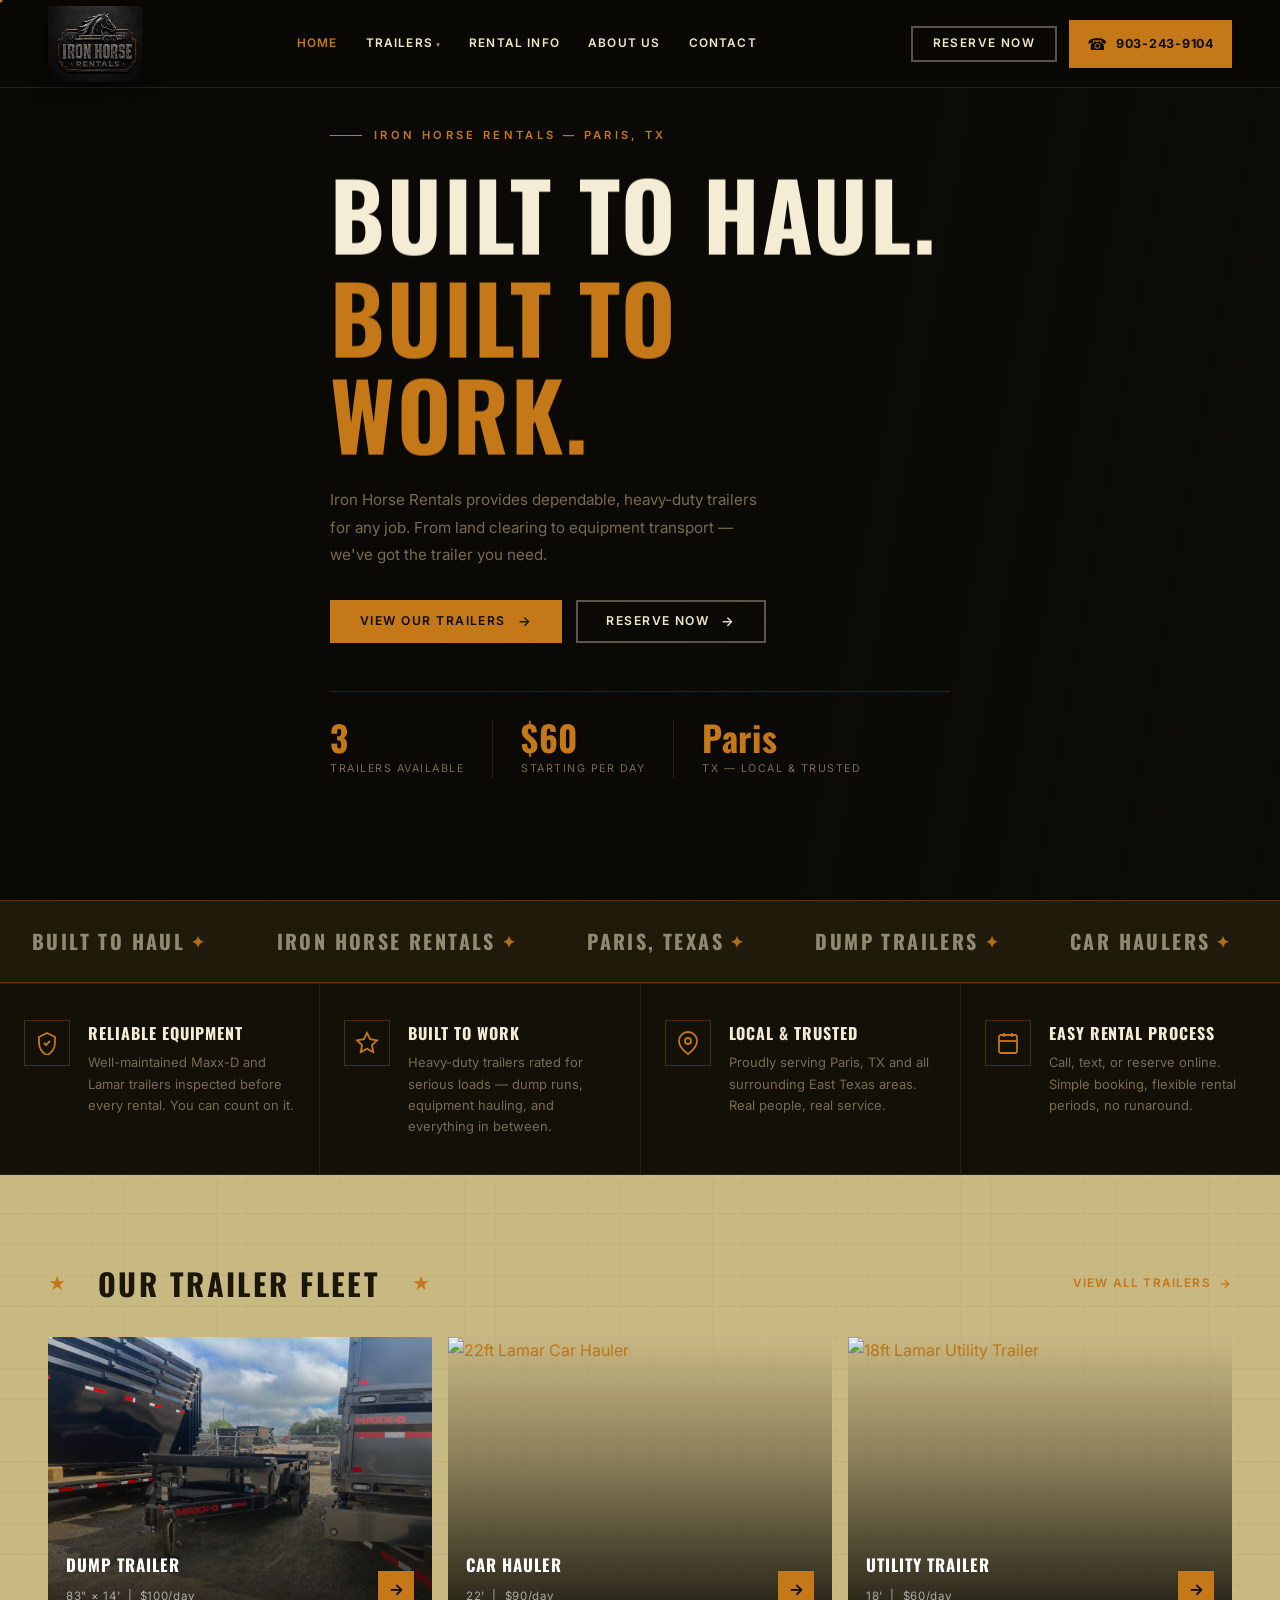
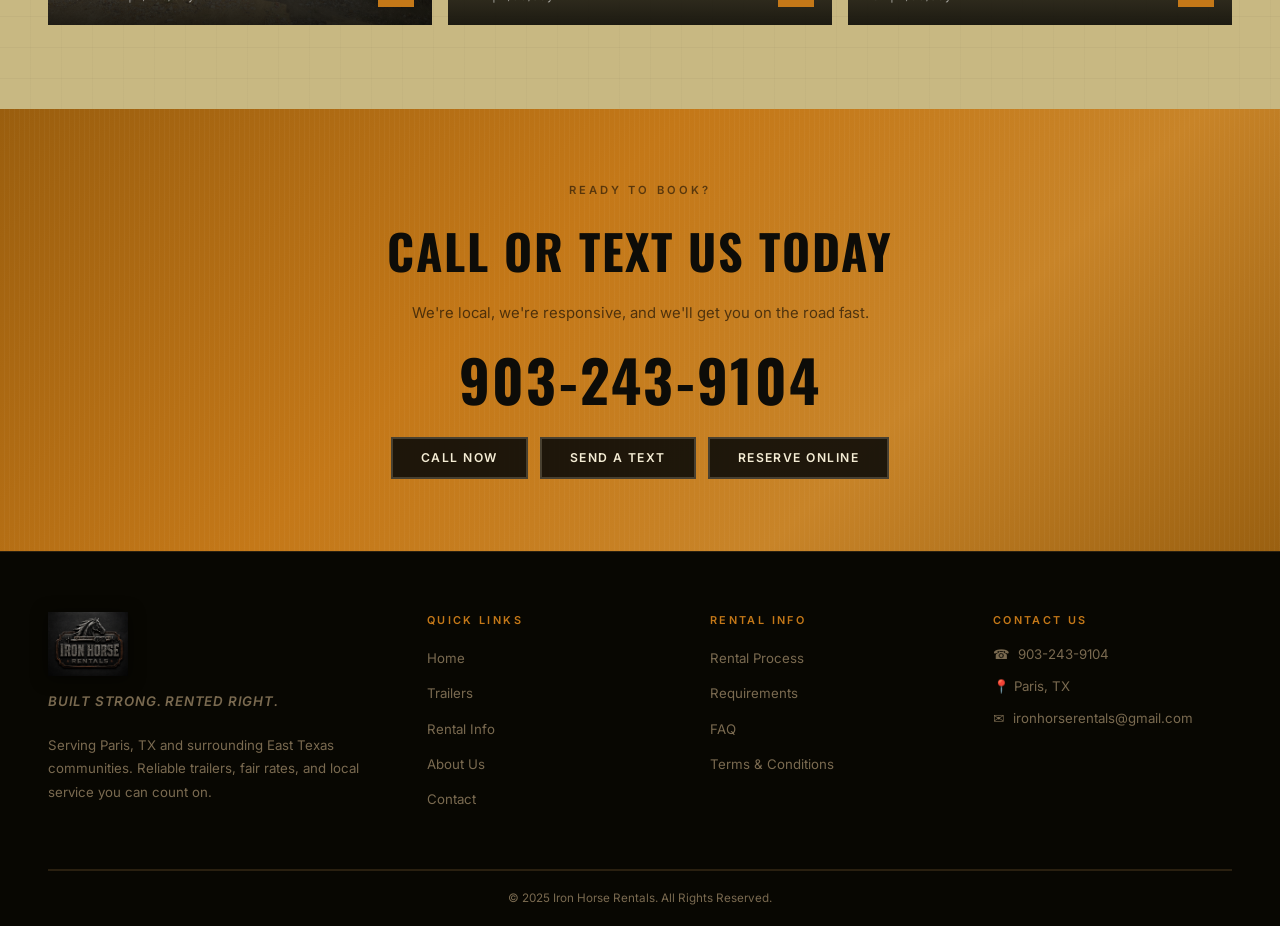
==== commit 23f90434: "client revisions: address, email, car hauler rename, GVWR placeholders, multi-day discount" ====
--- a/index.html
+++ b/index.html
@@ -5,10 +5,17 @@
   <meta name="viewport" content="width=device-width, initial-scale=1.0">
   <title>Iron Horse Rentals | Trailer Rentals in Paris, TX</title>
   <meta name="description" content="Iron Horse Rentals &mdash; dump trailers, car haulers, and utility trailers for rent in Paris, TX. Call or text 903-243-9104.">
+  <link rel="icon" type="image/png" href="logo.png">
+  <link rel="apple-touch-icon" href="logo.png">
+  <meta property="og:type" content="website">
+  <meta property="og:image" content="https://www.ironhorserentals.net/logo.png">
+  <meta property="og:site_name" content="Iron Horse Rentals">  <meta property="og:title" content="Iron Horse Rentals — Trailer Rentals in Paris, TX">
+  <meta property="og:description" content="Heavy-duty trailer rentals in Paris, TX. Dump trailers, car haulers, utility trailers. From $60/day. Call or text 903-243-9104.">
+  <meta property="og:url" content="https://www.ironhorserentals.net/">
   <link rel="preconnect" href="https://fonts.googleapis.com">
   <link rel="preconnect" href="https://fonts.gstatic.com" crossorigin>
   <link href="https://fonts.googleapis.com/css2?family=Oswald:wght@400;600;700&family=Inter:wght@300;400;500;600&display=swap" rel="stylesheet">
-  <link rel="stylesheet" href="styles.css?v=6">
+  <link rel="stylesheet" href="styles.css?v=8">
 </head>
 <body>
 
@@ -190,7 +197,7 @@
         </div>
         <div class="fc-overlay">
           <div class="fc-info">
-            <span class="fc-name">Car / Equipment Hauler</span>
+            <span class="fc-name">Car Hauler</span>
             <span class="fc-size">22' &nbsp;|&nbsp; $90/day</span>
           </div>
           <span class="fc-btn">&rarr;</span>
@@ -259,7 +266,7 @@
         <h4 class="footer-h">Contact Us</h4>
         <div class="footer-ci">&#9742; <a href="tel:9032439104">903-243-9104</a></div>
         <div class="footer-ci">&#128205; Paris, TX</div>
-        <div class="footer-ci">&#9993; <a href="mailto:info@ironhorserentals.com">info@ironhorserentals.com</a></div>
+        <div class="footer-ci">&#9993; <a href="mailto:ironhorserentals@gmail.com">ironhorserentals@gmail.com</a></div>
       </div>
     </div>
     <div class="footer-bottom">
--- a/styles.css
+++ b/styles.css
@@ -681,9 +681,12 @@
 }
 .td-price small { font-family: var(--ff-body); font-size: .78rem; color: var(--text2); font-weight: 400; }
 .td-desc { font-family: var(--ff-body); font-size: .88rem; color: var(--text2); line-height: 1.78; margin-bottom: 22px; }
-.td-specs { display: grid; grid-template-columns: 1fr 1fr; gap: 8px 16px; margin-bottom: 26px; }
+.td-specs { display: grid; grid-template-columns: 1fr 1fr; gap: 8px 16px; margin-bottom: 20px; }
 .spec { display: flex; align-items: flex-start; gap: 8px; font-family: var(--ff-body); font-size: .81rem; color: var(--text2); }
 .spec::before { content: '✦'; color: var(--accent); font-size: .58rem; margin-top: 4px; flex-shrink: 0; }
+.td-gvwr { margin: 0 0 24px; padding: 14px 18px; background: var(--bg3); border-left: 2px solid var(--accent); }
+.td-gvwr-row { font-family: var(--ff-display); font-size: 1rem; font-weight: 700; color: var(--text-head); line-height: 1.7; }
+.td-gvwr-row span { font-family: var(--ff-body); font-size: .88rem; font-weight: 400; color: var(--text2); }
 
 /* ══════════════════════════════════════════════
    RESERVATION FORM
@@ -963,6 +966,7 @@
   .photo-grid .span2 { grid-column: span 1; }
   .steps { grid-template-columns: 1fr; }
   .nav-logo img { height: 48px; }
+  .hero-bg img { object-position: 65% center; }
 }
 
 /* ══════════════════════════════════════════════
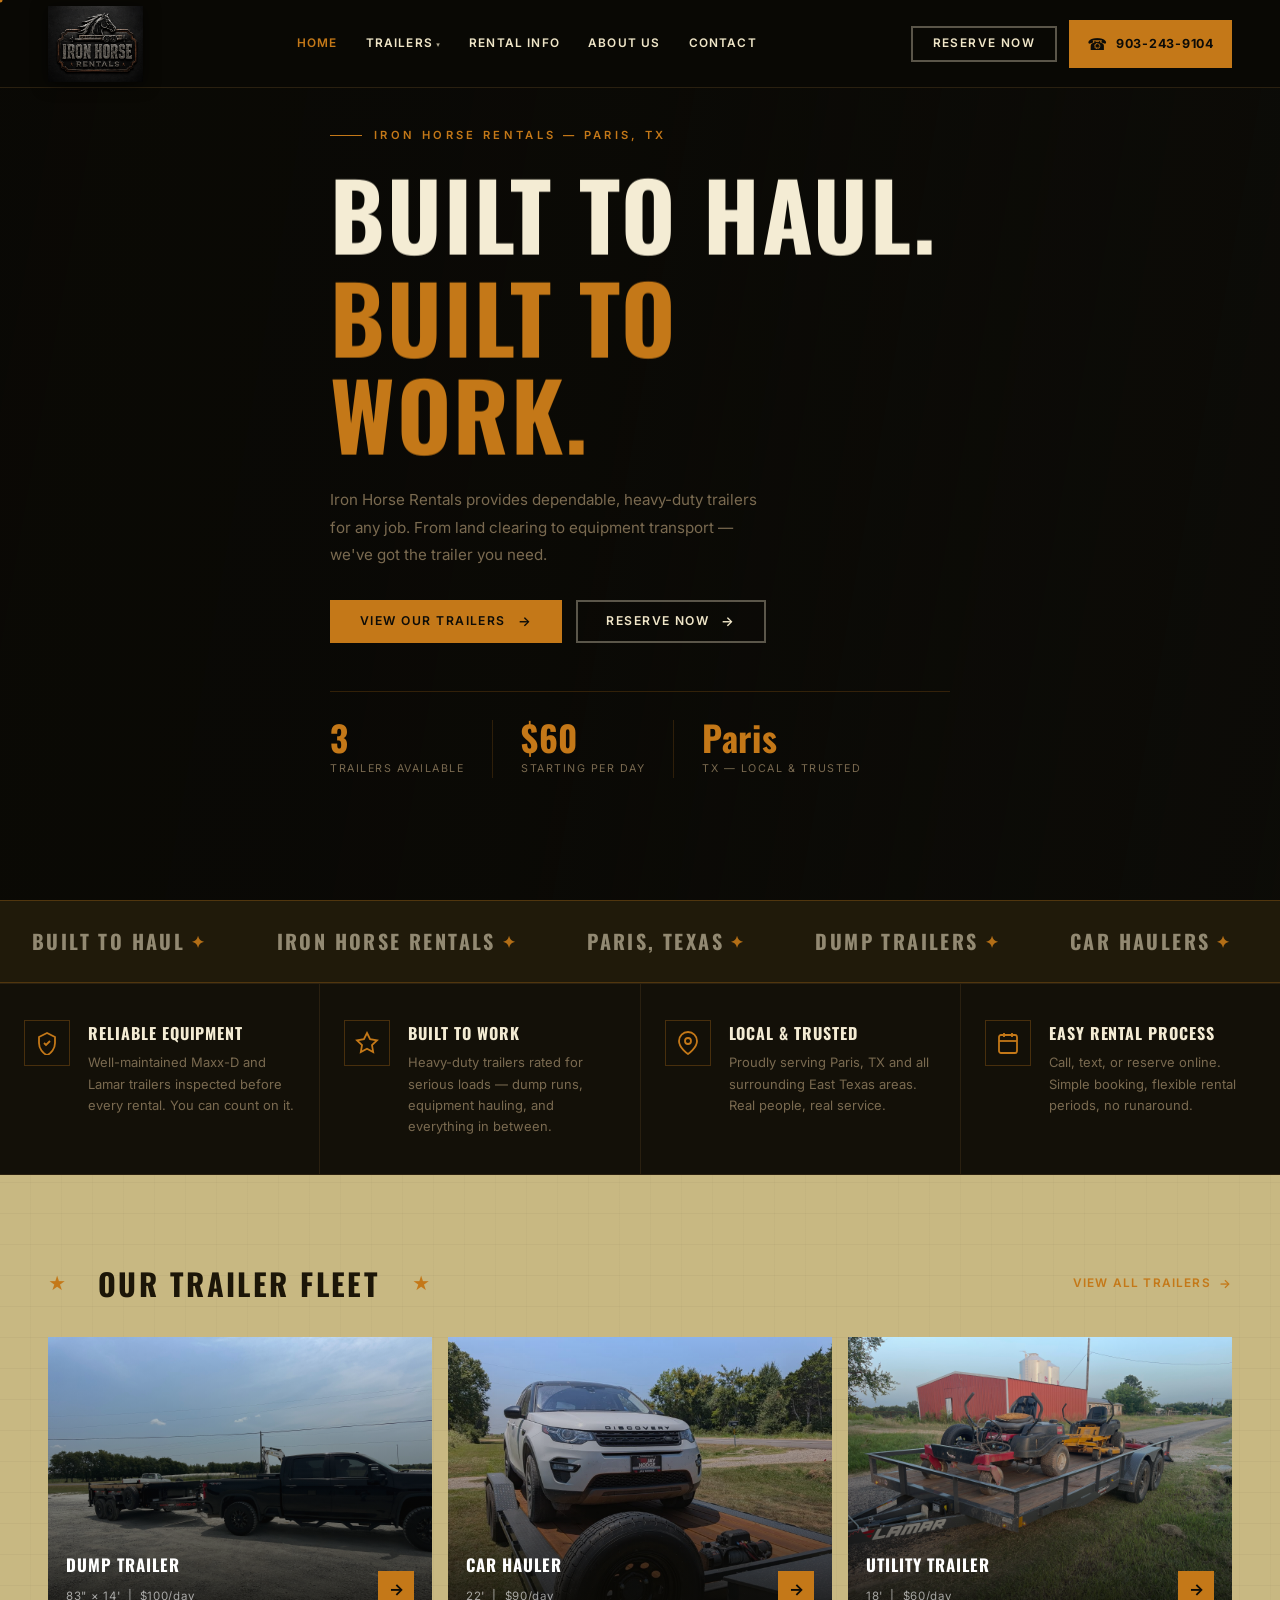
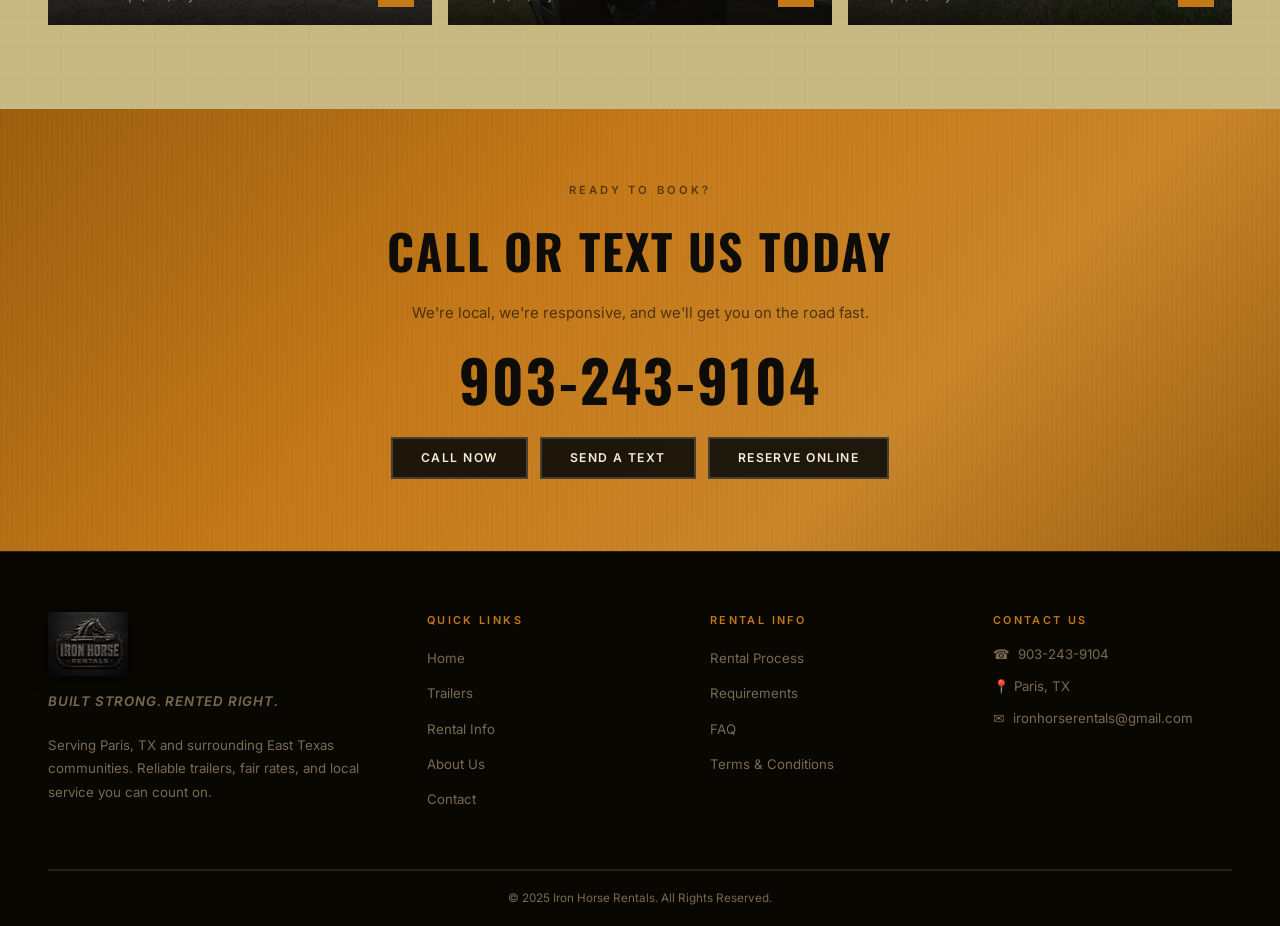
==== commit 03d72c88: "Update trailer photos with client-provided images Swaps in all three trailer sections on trailers.ht" ====
--- a/index.html
+++ b/index.html
@@ -181,7 +181,7 @@
     <div class="fleet-grid">
       <a href="trailers.html#dump" class="fc">
         <div class="fc-img">
-          <img src="IMG_5315.jpeg" alt="83x14 Maxx-D Dump Trailer" loading="lazy">
+          <img src="IMG_7130.jpeg" alt="83x14 Maxx-D Dump Trailer" loading="lazy">
         </div>
         <div class="fc-overlay">
           <div class="fc-info">
@@ -193,7 +193,7 @@
       </a>
       <a href="trailers.html#car-hauler" class="fc">
         <div class="fc-img">
-          <img src="IMG_5285.jpeg" alt="22ft Lamar Car Hauler" loading="lazy">
+          <img src="IMG_5786.jpeg" alt="22ft Lamar Car Hauler" loading="lazy">
         </div>
         <div class="fc-overlay">
           <div class="fc-info">
@@ -205,7 +205,7 @@
       </a>
       <a href="trailers.html#utility" class="fc">
         <div class="fc-img">
-          <img src="IMG_5297.jpeg" alt="18ft Lamar Utility Trailer" loading="lazy">
+          <img src="IMG_5494.jpeg" alt="18ft Lamar Utility Trailer" loading="lazy">
         </div>
         <div class="fc-overlay">
           <div class="fc-info">
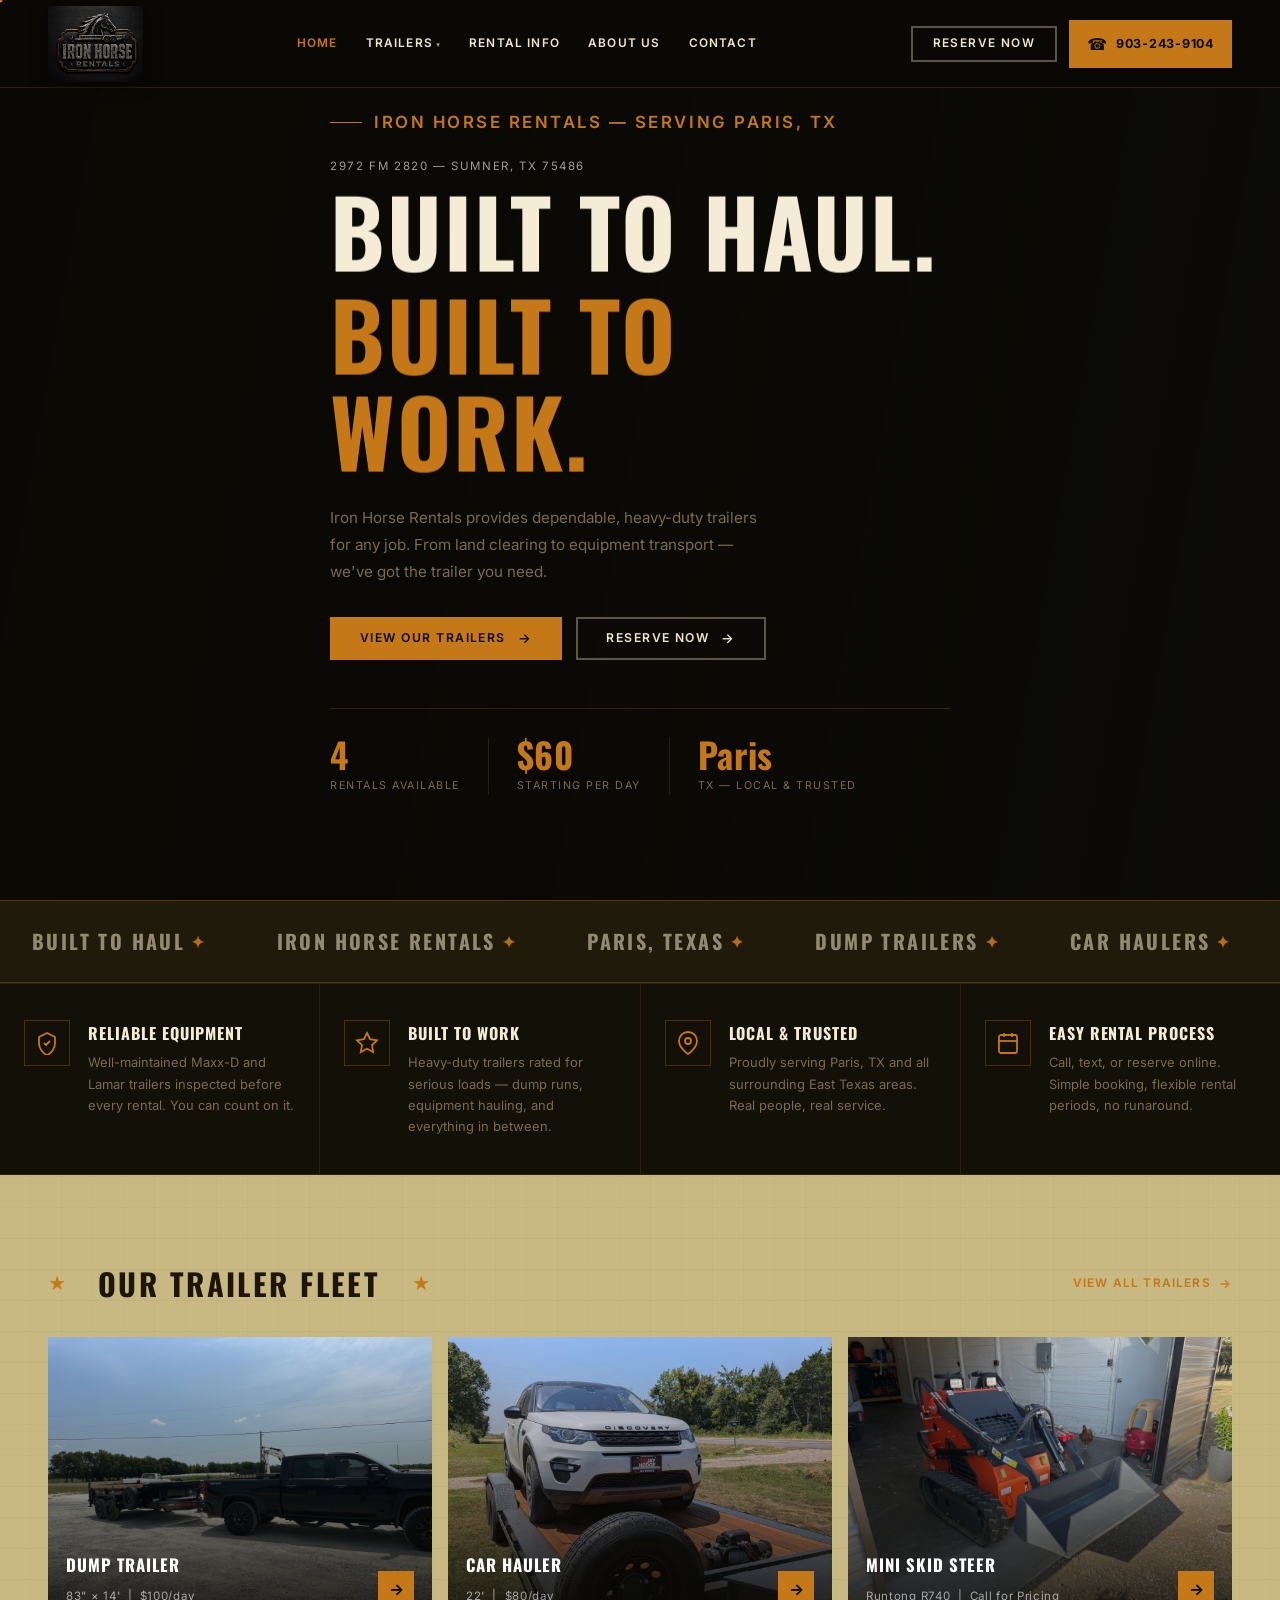
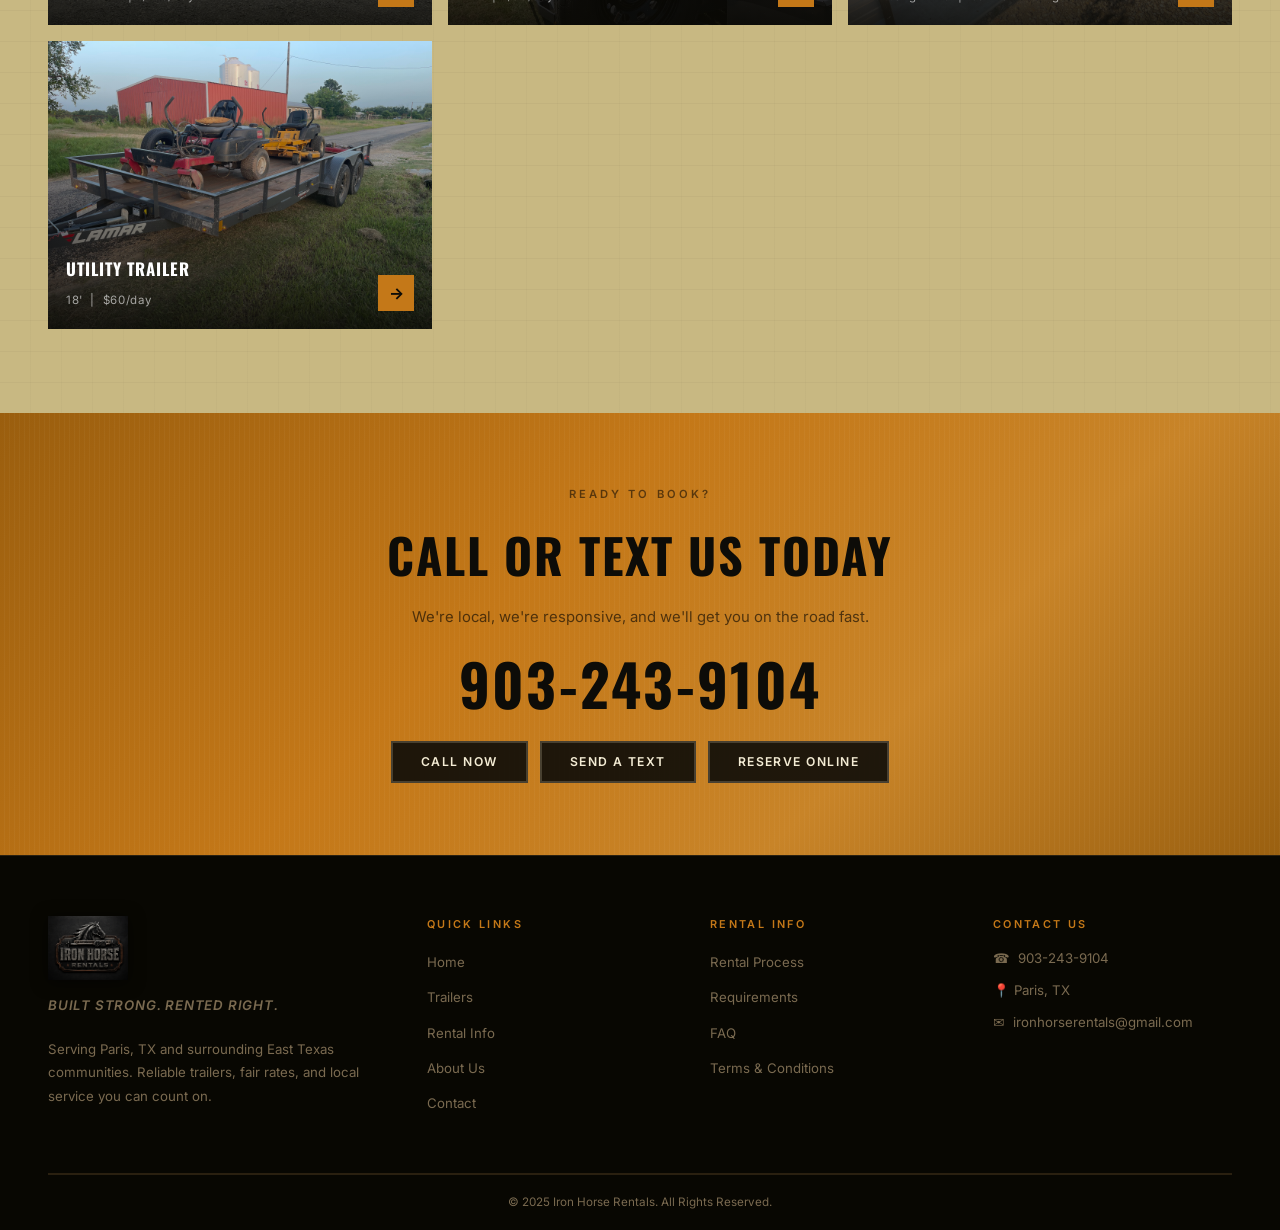
==== commit 1107b510: "Client revision 2: skid steer, price updates, hero, multi-day callout, form autofill - Mini skid ste" ====
--- a/index.html
+++ b/index.html
@@ -47,6 +47,7 @@
             <li><a href="trailers.html#dump">83"&times;14' Dump Trailer</a></li>
             <li><a href="trailers.html#car-hauler">22' Car Hauler</a></li>
             <li><a href="trailers.html#utility">18' Utility Trailer</a></li>
+            <li><a href="trailers.html#skid-steer">Mini Skid Steer</a></li>
           </ul>
         </li>
         <li><a href="rental-info.html">Rental Info</a></li>
@@ -72,7 +73,8 @@
   </div>
   <div class="container">
     <div class="hero-content">
-      <div class="hero-eyebrow">Iron Horse Rentals &mdash; Paris, TX</div>
+      <div class="hero-eyebrow" style="font-size:1.05rem;letter-spacing:.15em;">Iron Horse Rentals &mdash; Serving Paris, TX</div>
+      <div style="font-size:.72rem;letter-spacing:.14em;text-transform:uppercase;color:rgba(255,255,255,.6);margin-top:5px;margin-bottom:6px;">2972 FM 2820 &mdash; Sumner, TX 75486</div>
       <h1 class="hero-title">
         <span class="t-line"><span class="t-inner">Built to Haul.</span></span>
         <span class="t-line"><span class="t-inner amber">Built to Work.</span></span>
@@ -84,8 +86,8 @@
       </div>
       <div class="hero-stats">
         <div class="hero-stat">
-          <div class="n">3</div>
-          <div class="l">Trailers Available</div>
+          <div class="n">4</div>
+          <div class="l">Rentals Available</div>
         </div>
         <div class="hero-stat">
           <div class="n">$60</div>
@@ -109,6 +111,7 @@
     <span class="m-item">Dump Trailers<span class="m-sep">&#10022;</span></span>
     <span class="m-item">Car Haulers<span class="m-sep">&#10022;</span></span>
     <span class="m-item">Utility Trailers<span class="m-sep">&#10022;</span></span>
+    <span class="m-item">Mini Skid Steer<span class="m-sep">&#10022;</span></span>
     <span class="m-item">From $60 / Day<span class="m-sep">&#10022;</span></span>
     <span class="m-item">903-243-9104<span class="m-sep">&#10022;</span></span>
     <span class="m-item">Built to Work<span class="m-sep">&#10022;</span></span>
@@ -119,6 +122,7 @@
     <span class="m-item">Dump Trailers<span class="m-sep">&#10022;</span></span>
     <span class="m-item">Car Haulers<span class="m-sep">&#10022;</span></span>
     <span class="m-item">Utility Trailers<span class="m-sep">&#10022;</span></span>
+    <span class="m-item">Mini Skid Steer<span class="m-sep">&#10022;</span></span>
     <span class="m-item">From $60 / Day<span class="m-sep">&#10022;</span></span>
     <span class="m-item">903-243-9104<span class="m-sep">&#10022;</span></span>
     <span class="m-item">Built to Work<span class="m-sep">&#10022;</span></span>
@@ -198,7 +202,19 @@
         <div class="fc-overlay">
           <div class="fc-info">
             <span class="fc-name">Car Hauler</span>
-            <span class="fc-size">22' &nbsp;|&nbsp; $90/day</span>
+            <span class="fc-size">22' &nbsp;|&nbsp; $80/day</span>
+          </div>
+          <span class="fc-btn">&rarr;</span>
+        </div>
+      </a>
+      <a href="trailers.html#skid-steer" class="fc">
+        <div class="fc-img">
+          <img src="IMG_5739.jpeg" alt="Runtong R740 Mini Skid Steer" loading="lazy">
+        </div>
+        <div class="fc-overlay">
+          <div class="fc-info">
+            <span class="fc-name">Mini Skid Steer</span>
+            <span class="fc-size">Runtong R740 &nbsp;|&nbsp; Call for Pricing</span>
           </div>
           <span class="fc-btn">&rarr;</span>
         </div>
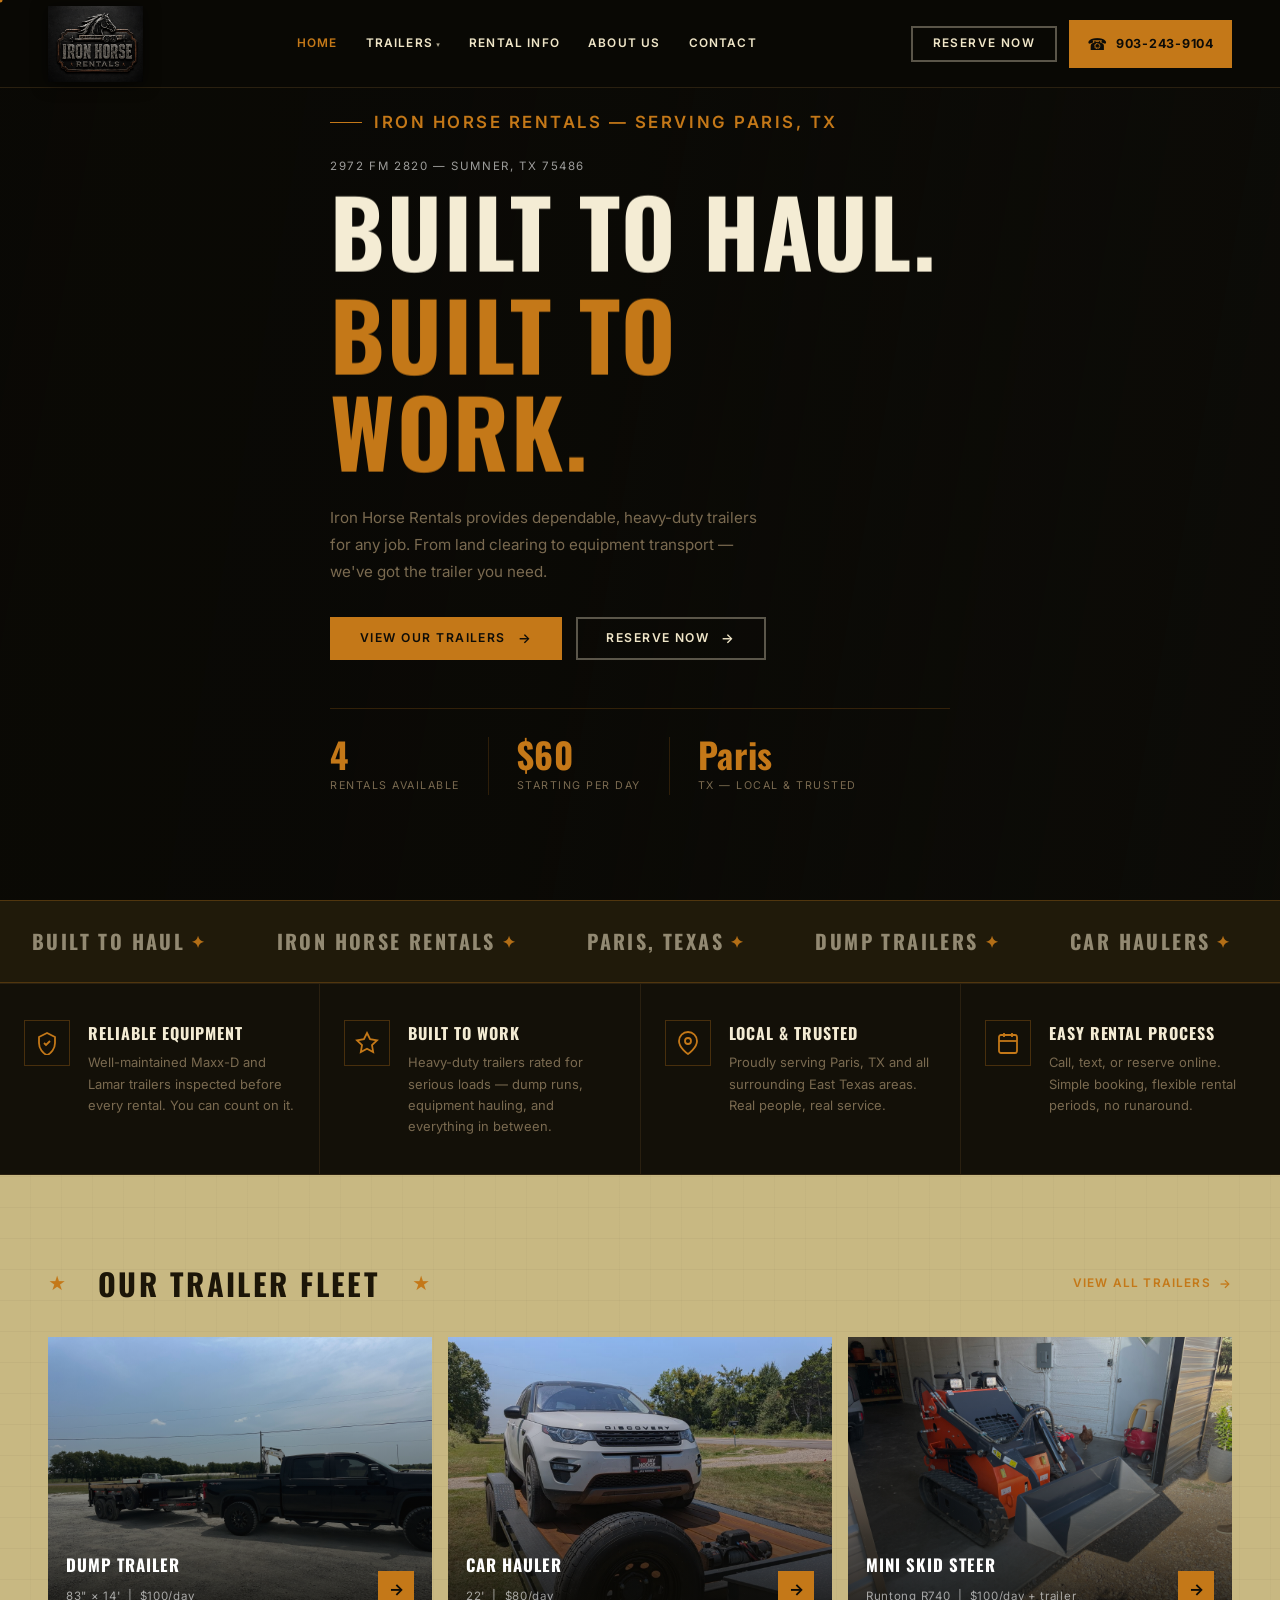
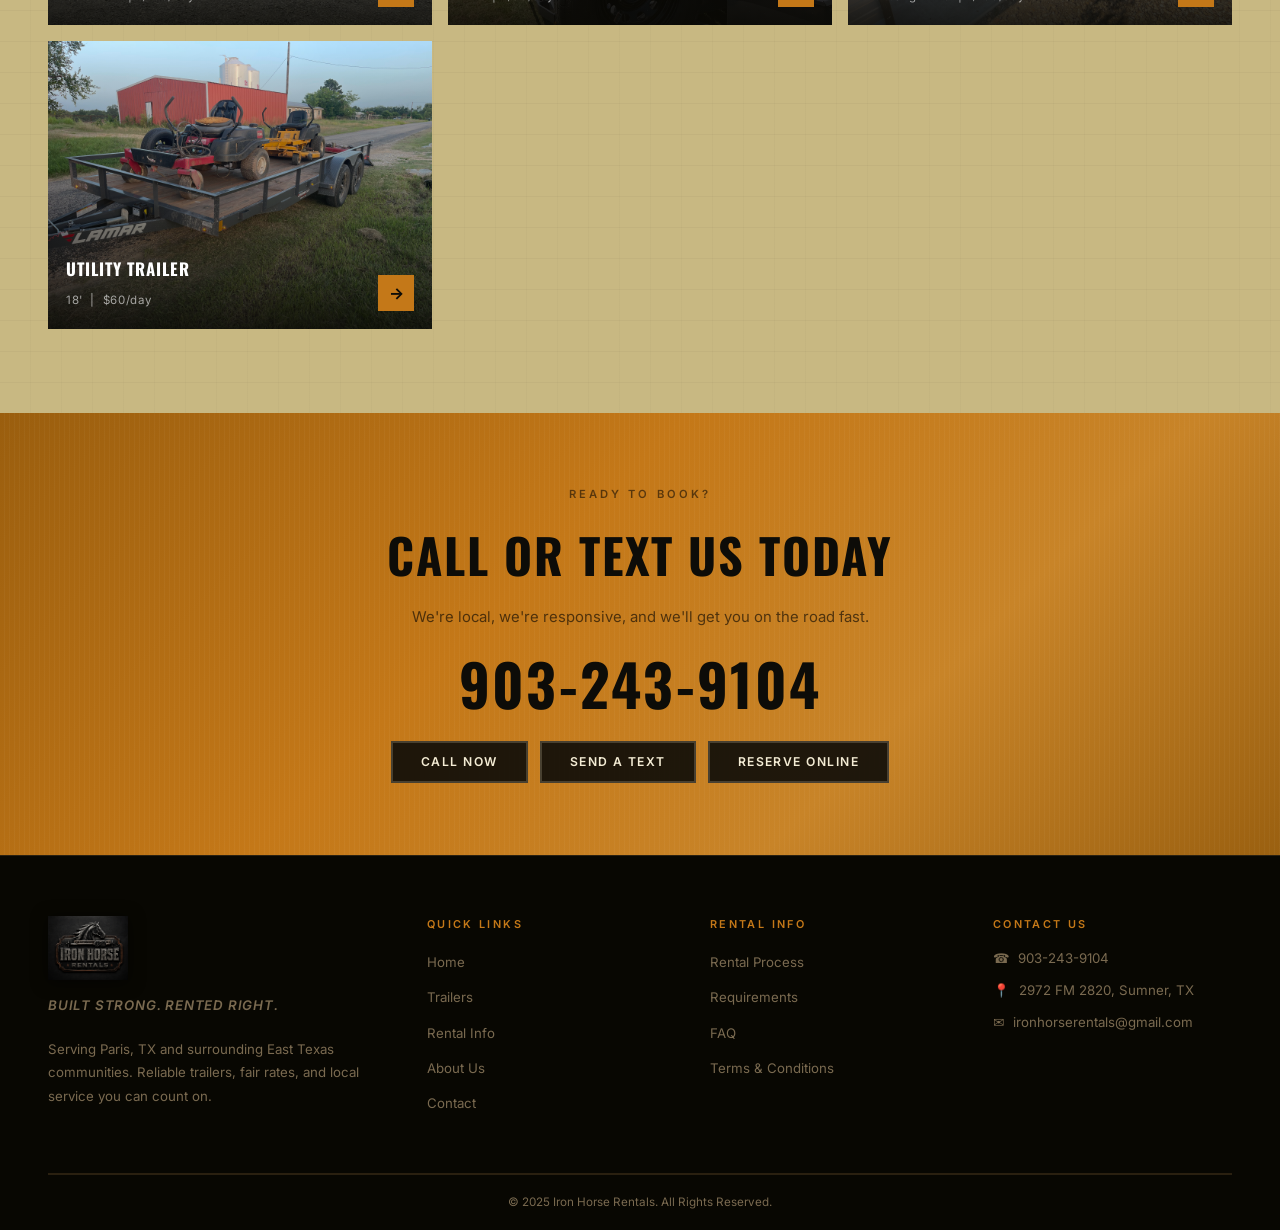
==== commit ea4c5266: "Client revision 3: real pricing/specs, fix maps link, wire forms, remove stray screenshot - Add trai" ====
--- a/index.html
+++ b/index.html
@@ -74,7 +74,7 @@
   <div class="container">
     <div class="hero-content">
       <div class="hero-eyebrow" style="font-size:1.05rem;letter-spacing:.15em;">Iron Horse Rentals &mdash; Serving Paris, TX</div>
-      <div style="font-size:.72rem;letter-spacing:.14em;text-transform:uppercase;color:rgba(255,255,255,.6);margin-top:5px;margin-bottom:6px;">2972 FM 2820 &mdash; Sumner, TX 75486</div>
+      <div style="font-size:.72rem;letter-spacing:.14em;text-transform:uppercase;color:rgba(255,255,255,.6);margin-top:5px;margin-bottom:6px;"><a href="https://www.google.com/maps/search/?api=1&query=33.696602%2C-95.673597" target="_blank" rel="noopener" style="color:inherit;">2972 FM 2820 &mdash; Sumner, TX 75486</a></div>
       <h1 class="hero-title">
         <span class="t-line"><span class="t-inner">Built to Haul.</span></span>
         <span class="t-line"><span class="t-inner amber">Built to Work.</span></span>
@@ -214,7 +214,7 @@
         <div class="fc-overlay">
           <div class="fc-info">
             <span class="fc-name">Mini Skid Steer</span>
-            <span class="fc-size">Runtong R740 &nbsp;|&nbsp; Call for Pricing</span>
+            <span class="fc-size">Runtong R740 &nbsp;|&nbsp; $100/day + trailer</span>
           </div>
           <span class="fc-btn">&rarr;</span>
         </div>
@@ -281,7 +281,7 @@
       <div>
         <h4 class="footer-h">Contact Us</h4>
         <div class="footer-ci">&#9742; <a href="tel:9032439104">903-243-9104</a></div>
-        <div class="footer-ci">&#128205; Paris, TX</div>
+        <div class="footer-ci">&#128205; <a href="https://www.google.com/maps/search/?api=1&query=33.696602%2C-95.673597" target="_blank" rel="noopener" style="color:inherit;">2972 FM 2820, Sumner, TX</a></div>
         <div class="footer-ci">&#9993; <a href="mailto:ironhorserentals@gmail.com">ironhorserentals@gmail.com</a></div>
       </div>
     </div>
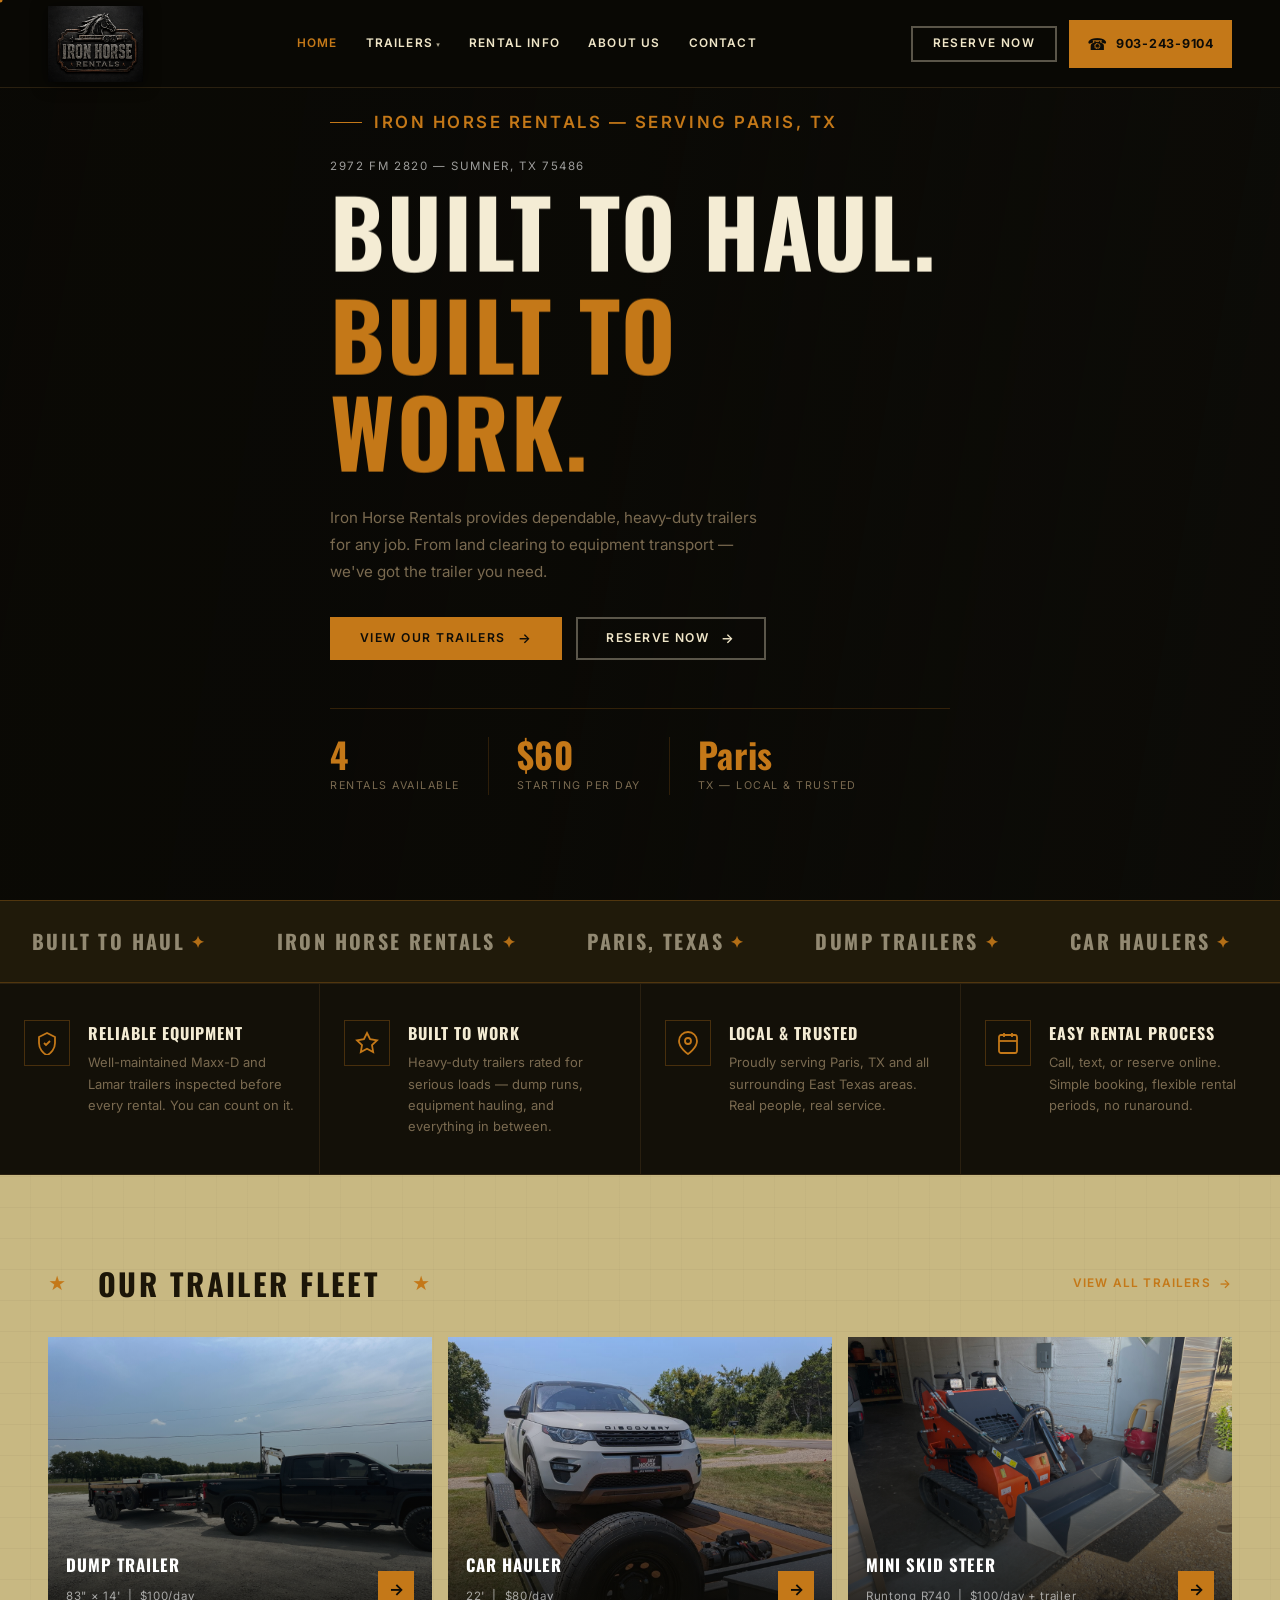
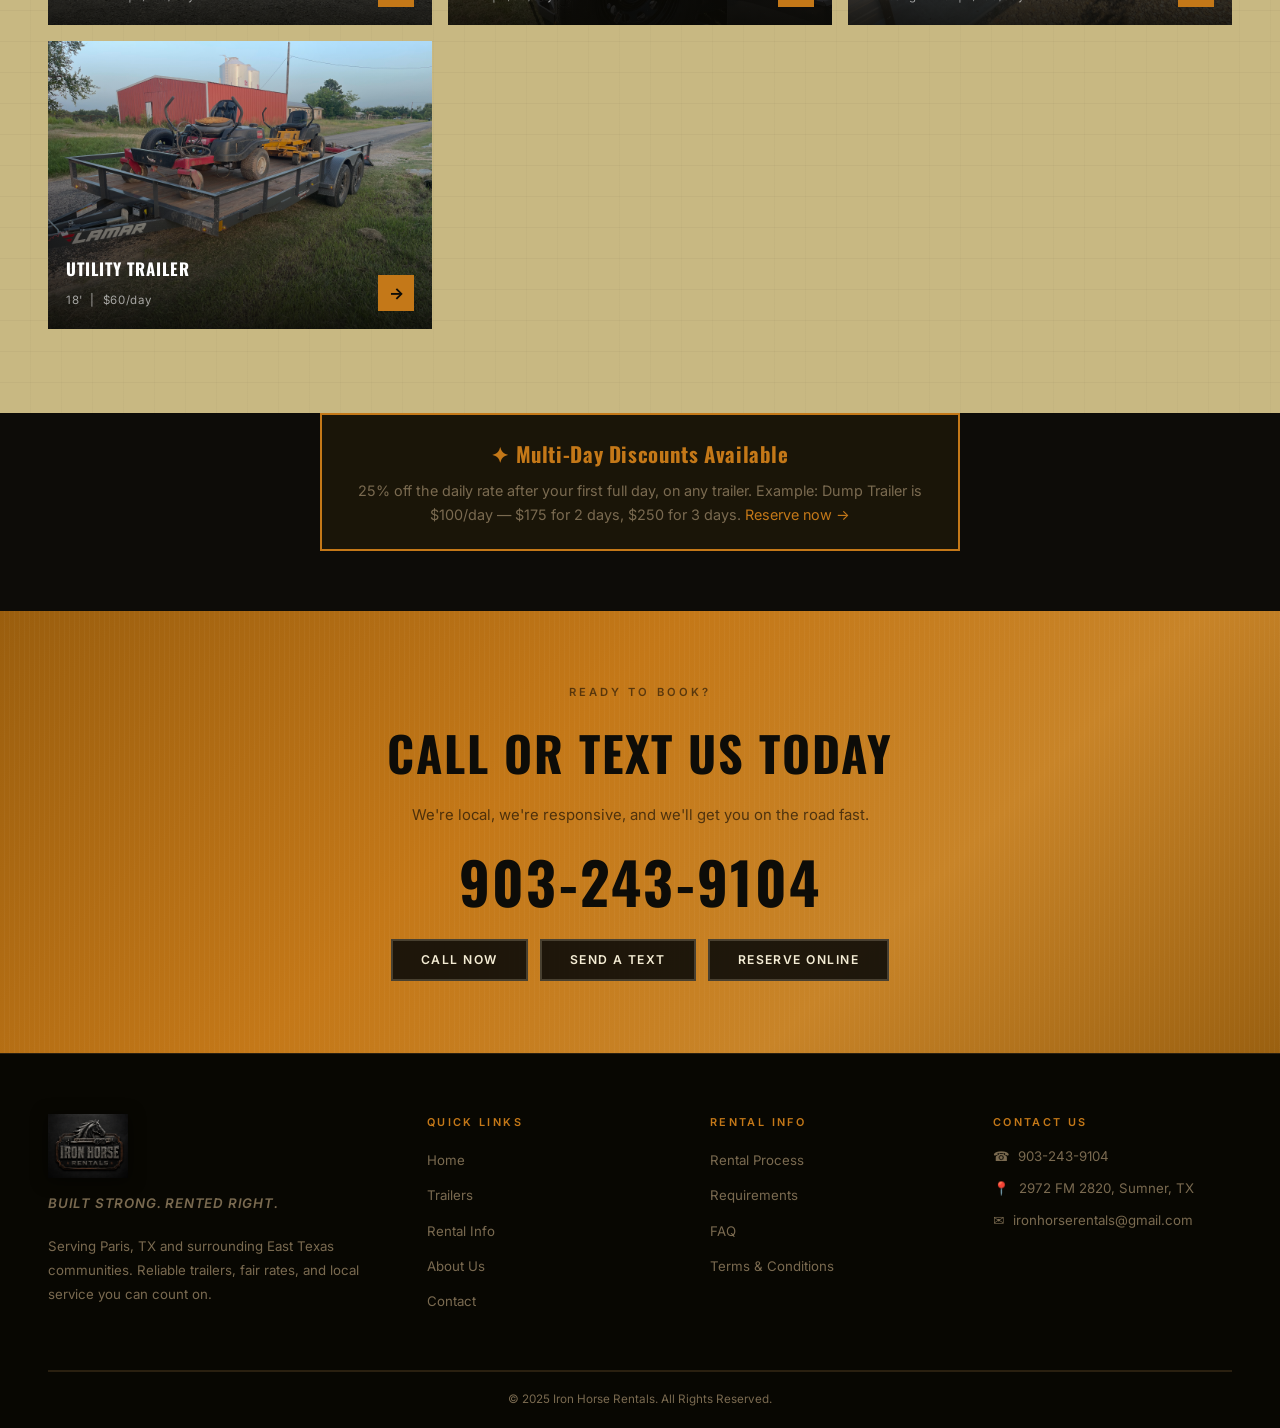
==== commit fbce59fe: "Add multi-day discount callout to homepage The 25%-off-after-day-1 discount was only shown on the tr" ====
--- a/index.html
+++ b/index.html
@@ -235,6 +235,15 @@
   </div>
 </section>
 
+<section style="padding:0 0 60px;">
+  <div class="container">
+    <div style="max-width:640px;margin:0 auto;background:var(--bg3);border:2px solid var(--accent);padding:22px 28px;text-align:center;">
+      <p style="font-family:var(--ff-display);font-size:1.3rem;font-weight:700;color:var(--accent);margin:0 0 8px;letter-spacing:.03em;">&#10022; Multi-Day Discounts Available</p>
+      <p style="font-size:.9rem;color:var(--text2);margin:0;">25% off the daily rate after your first full day, on any trailer. Example: Dump Trailer is $100/day &mdash; $175 for 2 days, $250 for 3 days. <a href="trailers.html#reserve" style="color:var(--accent);">Reserve now &rarr;</a></p>
+    </div>
+  </div>
+</section>
+
 <section class="cta-banner">
   <div class="container">
     <div style="max-width:620px;margin:0 auto;">
